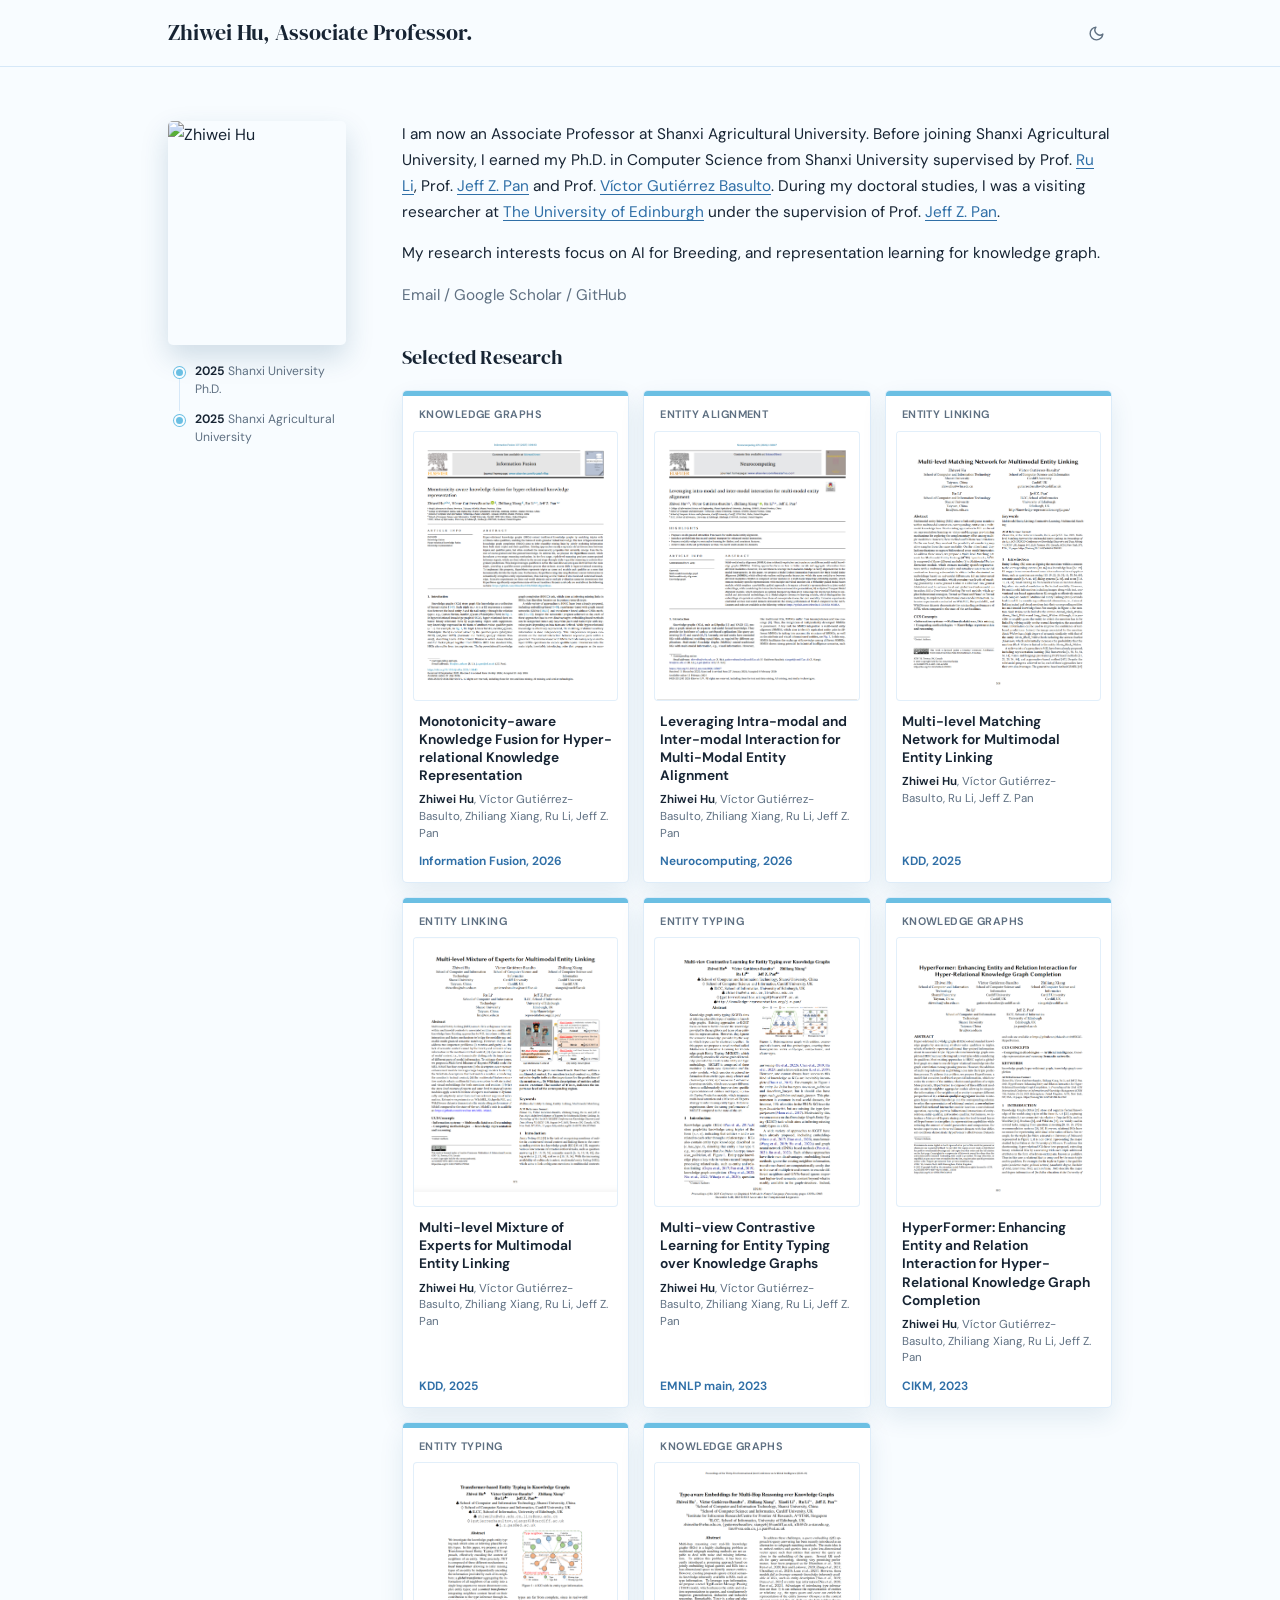
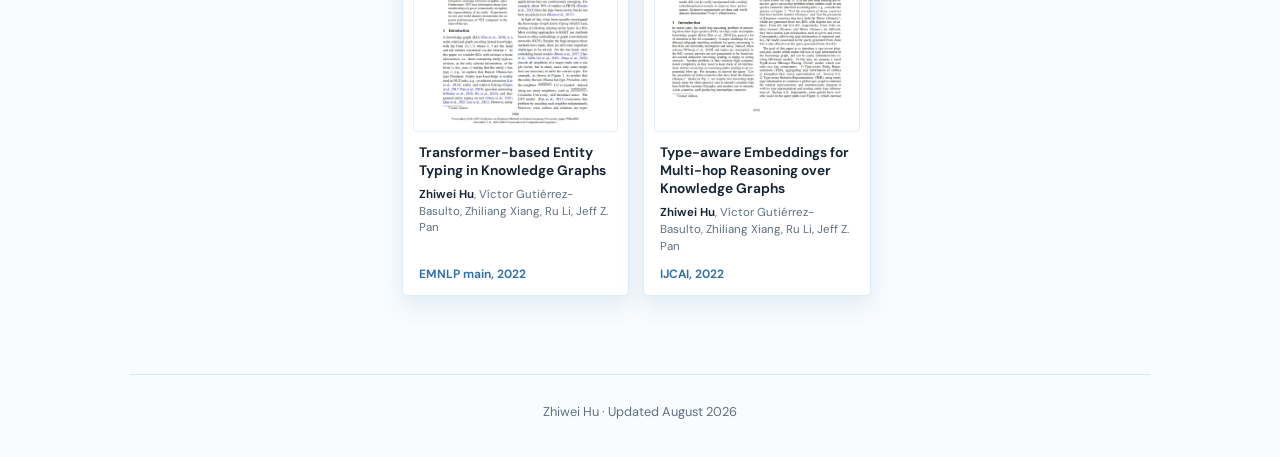
==== index.html @ de27775c "Update index.html" ====
<!DOCTYPE html>
<html lang="en">
<head>
  <meta charset="UTF-8">
  <meta name="viewport" content="width=device-width, initial-scale=1.0">
  <title>Zhiwei Hu</title>
  <meta name="author" content="Zhiwei Hu">
  <script>
    (function () {
      var savedTheme = localStorage.getItem("theme");
      var preferredTheme = window.matchMedia("(prefers-color-scheme: dark)").matches ? "dark" : "light";
      document.documentElement.setAttribute("data-theme", savedTheme || preferredTheme);
    })();
  </script>
  <link rel="preconnect" href="https://fonts.googleapis.com">
  <link rel="preconnect" href="https://fonts.gstatic.com" crossorigin>
  <link href="https://fonts.googleapis.com/css2?family=DM+Sans:ital,opsz,wght@0,9..40,300;0,9..40,400;0,9..40,500;0,9..40,650;1,9..40,400&amp;family=DM+Serif+Display:ital@0;1&amp;display=swap" rel="stylesheet">
  <link rel="stylesheet" href="stylesheet.css">
  <link rel="icon" href="data:image/svg+xml,%3Csvg xmlns='http://www.w3.org/2000/svg' viewBox='0 0 100 100'%3E%3Crect width='100' height='100' rx='18' fill='%232f6fa7'/%3E%3Ctext x='50' y='63' text-anchor='middle' font-size='42' font-family='Georgia,serif' fill='%23f3f9ff'%3EYF%3C/text%3E%3C/svg%3E">
</head>
<body>
  <header class="site-header">
    <nav class="topbar" aria-label="Primary">
      <a class="site-name" href="#">Zhiwei Hu, Associate Professor.</a>
      <button id="theme-toggle" class="theme-toggle" type="button" aria-label="Toggle dark mode">
        <svg class="icon icon-sun" xmlns="http://www.w3.org/2000/svg" viewBox="0 0 24 24" fill="none" stroke="currentColor" stroke-width="2" stroke-linecap="round" stroke-linejoin="round" aria-hidden="true"><circle cx="12" cy="12" r="5"></circle><line x1="12" y1="1" x2="12" y2="3"></line><line x1="12" y1="21" x2="12" y2="23"></line><line x1="4.22" y1="4.22" x2="5.64" y2="5.64"></line><line x1="18.36" y1="18.36" x2="19.78" y2="19.78"></line><line x1="1" y1="12" x2="3" y2="12"></line><line x1="21" y1="12" x2="23" y2="12"></line><line x1="4.22" y1="19.78" x2="5.64" y2="18.36"></line><line x1="18.36" y1="5.64" x2="19.78" y2="4.22"></line></svg>
        <svg class="icon icon-moon" xmlns="http://www.w3.org/2000/svg" viewBox="0 0 24 24" fill="none" stroke="currentColor" stroke-width="2" stroke-linecap="round" stroke-linejoin="round" aria-hidden="true"><path d="M21 12.79A9 9 0 1 1 11.21 3 7 7 0 0 0 21 12.79z"></path></svg>
      </button>
    </nav>
  </header>

  <main class="page-shell">
    <section class="home-layout">
      <aside class="profile-rail">
        <img class="portrait" src="images/photo" alt="Zhiwei Hu">

        <div class="rail-content">
          <div class="timeline" aria-label="Career timeline">
            <div class="timeline-item">
              <p><span>2025</span> Shanxi University Ph.D.</p>
            </div>
            <div class="timeline-item">
              <p><span>2025</span> Shanxi Agricultural University</p>
            </div>
          </div>
        </div>
      </aside>

      <div class="home-main">
        <section class="hero-bio">
          <p>
            I am now an Associate Professor at Shanxi Agricultural University. Before joining Shanxi Agricultural University, I earned my Ph.D. in Computer Science from Shanxi University supervised by Prof. <a href="https://www.researchgate.net/scientific-contributions/Ru-Li-14829601?_sg=VXNUDhg-exV6GUMTTzZ3UgEBy0zZa6hRgTd8V_oo4GZ0doGm9wp14Vo_rBLhkms1qfdWlJrEIZquUi0">Ru Li</a>, 
            Prof. <a href="https://knowledge-representation.org/j.z.pan/">Jeff Z. Pan</a> and 
            Prof. <a href="https://scholar.google.com/citations?user=L2eFo5IAAAAJ&hl=zh-CN">Víctor Gutiérrez Basulto</a>. During my doctoral studies, I was a visiting researcher at <a href="https://www.ed.ac.uk/" target="_blank">The University of Edinburgh</a> under the supervision of Prof. <a href="https://knowledge-representation.org/j.z.pan/" target="_blank">Jeff Z. Pan</a>.
          </p>

          <p>
            My research interests focus on AI for Breeding, and representation learning for knowledge graph.
          </p>

          <p class="ext-links">
            <a href="mailto:zhiweihu@whu.edu.cn">Email</a>
            / <a href="https://scholar.google.com/citations?hl=zh-CN&user=R0f81A4AAAAJ">Google Scholar</a>
            / <a href="https://github.com/zhiweihu1103">GitHub</a>
          </p>
        </section>

        <section class="paper-deck" aria-labelledby="research-title">
          <h2 id="research-title">Selected Research</h2>

          <div class="paper-grid" aria-label="Selected papers">
            <a class="paper-sheet" href="https://www.sciencedirect.com/science/article/pii/S1566253526005191">
              <span class="paper-area">Knowledge Graphs</span>
              <span class="paper-preview">
                <img src="images/HyperMono.png" alt="First page of the HyperMono paper">
              </span>
              <h3>Monotonicity-aware Knowledge Fusion for Hyper-relational Knowledge Representation</h3>
              <p><strong>Zhiwei Hu</strong>, Víctor Gutiérrez-Basulto, Zhiliang Xiang, Ru Li, Jeff Z. Pan</p>
              <span class="paper-venue">Information Fusion, 2026</span>
            </a>

            <a class="paper-sheet" href="https://www.sciencedirect.com/science/article/pii/S0925231226004145">
              <span class="paper-area">Entity Alignment</span>
              <span class="paper-preview">
                <img src="images/MIMEA.png" alt="First page of the MIMEA paper">
              </span>
              <h3>Leveraging Intra-modal and Inter-modal Interaction for Multi-Modal Entity Alignment</h3>
              <p><strong>Zhiwei Hu</strong>, Víctor Gutiérrez-Basulto, Zhiliang Xiang, Ru Li, Jeff Z. Pan</p>
              <span class="paper-venue">Neurocomputing, 2026</span>
            </a>

            <a class="paper-sheet" href="https://dl.acm.org/doi/pdf/10.1145/3690624.3709306">
              <span class="paper-area">Entity Linking</span>
              <span class="paper-preview">
                <img src="images/M3EL.png" alt="First page of the M3EL paper">
              </span>
              <h3>Multi-level Matching Network for Multimodal Entity Linking</h3>
              <p><strong>Zhiwei Hu</strong>, Víctor Gutiérrez-Basulto, Ru Li, Jeff Z. Pan</p>
              <span class="paper-venue">KDD, 2025</span>
            </a>

            <a class="paper-sheet" href="https://dl.acm.org/doi/pdf/10.1145/3711896.3737060">
              <span class="paper-area">Entity Linking</span>
              <span class="paper-preview">
                <img src="images/MMoE.png" alt="First page of the MMoE paper">
              </span>
              <h3>Multi-level Mixture of Experts for Multimodal Entity Linking</h3>
              <p><strong>Zhiwei Hu</strong>, Víctor Gutiérrez-Basulto, Zhiliang Xiang, Ru Li, Jeff Z. Pan</p>
              <span class="paper-venue">KDD, 2025</span>
            </a>

            <a class="paper-sheet" href="https://aclanthology.org/2023.emnlp-main.800.pdf">
              <span class="paper-area">Entity Typing</span>
              <span class="paper-preview">
                <img src="images/MCLET.png" alt="First page of the MCLET paper">
              </span>
              <h3>Multi-view Contrastive Learning for Entity Typing over Knowledge Graphs</h3>
              <p><strong>Zhiwei Hu</strong>, Víctor Gutiérrez-Basulto, Zhiliang Xiang, Ru Li, Jeff Z. Pan</p>
              <span class="paper-venue">EMNLP main, 2023</span>
            </a>

            <a class="paper-sheet" href="https://dl.acm.org/doi/abs/10.1145/3583780.3614922">
              <span class="paper-area">Knowledge Graphs</span>
              <span class="paper-preview">
                <img src="images/HyperFormer.png" alt="First page of the HyperFormer paper">
              </span>
              <h3>HyperFormer: Enhancing Entity and Relation Interaction for Hyper-Relational Knowledge Graph Completion</h3>
              <p><strong>Zhiwei Hu</strong>, Víctor Gutiérrez-Basulto, Zhiliang Xiang, Ru Li, Jeff Z. Pan</p>
              <span class="paper-venue">CIKM, 2023</span>
            </a>

            <a class="paper-sheet" href="https://aclanthology.org/2022.emnlp-main.402.pdf">
              <span class="paper-area">Entity Typing</span>
              <span class="paper-preview">
                <img src="images/TET.png" alt="First page of the TET paper">
              </span>
              <h3>Transformer-based Entity Typing in Knowledge Graphs</h3>
              <p><strong>Zhiwei Hu</strong>, Víctor Gutiérrez-Basulto, Zhiliang Xiang, Ru Li, Jeff Z. Pan</p>
              <span class="paper-venue">EMNLP main, 2022</span>
            </a>

            <a class="paper-sheet" href="https://www.ijcai.org/proceedings/2022/0427.pdf">
              <span class="paper-area">Knowledge Graphs</span>
              <span class="paper-preview">
                <img src="images/TEMP.png" alt="First page of the TEMP paper">
              </span>
              <h3>Type-aware Embeddings for Multi-hop Reasoning over Knowledge Graphs</h3>
              <p><strong>Zhiwei Hu</strong>, Víctor Gutiérrez-Basulto, Zhiliang Xiang, Ru Li, Jeff Z. Pan</p>
              <span class="paper-venue">IJCAI, 2022</span>
            </a>
            
          </div>
        </section>
      </div>
    </section>
  </main>

  <footer class="site-footer">
    <p>Zhiwei Hu &middot; Updated August 2026</p>
  </footer>

  <script>
    document.getElementById("theme-toggle").addEventListener("click", function () {
      var current = document.documentElement.getAttribute("data-theme");
      var next = current === "dark" ? "light" : "dark";
      document.documentElement.setAttribute("data-theme", next);
      localStorage.setItem("theme", next);
    });

  </script>
</body>
</html>
---- stylesheet.css ----
*, *::before, *::after {
  box-sizing: border-box;
}

:root {
  --bg: #f8fcff;
  --surface: #ffffff;
  --text: #172433;
  --muted: #5f7082;
  --soft: #d6e8f8;
  --link: #2f6fa7;
  --link-hover: #1687c4;
  --accent: #6bbfe3;
  --accent-soft: #dff3ff;
  --shadow: rgba(24, 78, 119, 0.18);
}

[data-theme="dark"] {
  --bg: #101b27;
  --surface: #162636;
  --text: #e8f4ff;
  --muted: #a9bed2;
  --soft: #2b4358;
  --link: #9bd5ff;
  --link-hover: #73c8ef;
  --accent: #6bbfe3;
  --accent-soft: #16384b;
  --shadow: rgba(0, 0, 0, 0.5);
}

html {
  scroll-behavior: smooth;
}

body {
  margin: 0;
  background: var(--bg);
  color: var(--text);
  font-family: "DM Sans", -apple-system, BlinkMacSystemFont, "Segoe UI", sans-serif;
  font-size: 16px;
  line-height: 1.7;
  -webkit-font-smoothing: antialiased;
}

a {
  color: var(--link);
  text-decoration: underline;
  text-decoration-thickness: 1px;
  text-underline-offset: 3px;
  transition: color 0.18s ease;
}

a:hover {
  color: var(--link-hover);
}

.site-header {
  position: sticky;
  top: 0;
  z-index: 20;
  background: color-mix(in srgb, var(--bg) 92%, transparent);
  border-bottom: 1px solid var(--soft);
  backdrop-filter: blur(12px);
}

.topbar {
  display: flex;
  align-items: center;
  justify-content: space-between;
  width: min(1020px, 100%);
  margin: 0 auto;
  padding: 17px 38px;
}

.site-name {
  color: var(--text);
  font-family: "DM Serif Display", Georgia, serif;
  font-size: 1.36rem;
  line-height: 1;
  text-decoration: none;
}

.site-name:hover {
  color: var(--text);
  text-decoration: none;
}

.theme-toggle {
  display: inline-flex;
  align-items: center;
  justify-content: center;
  width: 32px;
  height: 32px;
  padding: 0;
  color: var(--muted);
  background: transparent;
  border: 0;
  border-radius: 7px;
  cursor: pointer;
  transition: background 0.18s ease, color 0.18s ease;
}

.theme-toggle:hover {
  color: var(--text);
  background: color-mix(in srgb, var(--soft) 55%, transparent);
}

.icon {
  width: 17px;
  height: 17px;
}

.icon-sun {
  display: none;
}

.icon-moon {
  display: block;
}

[data-theme="dark"] .icon-sun {
  display: block;
}

[data-theme="dark"] .icon-moon {
  display: none;
}

.page-shell {
  width: min(1020px, 100%);
  margin: 0 auto;
  padding: 54px 38px 78px;
}

.home-layout {
  display: flex;
  align-items: flex-start;
  gap: 56px;
}

.profile-rail {
  flex: 0 0 178px;
}

.portrait {
  display: block;
  width: 178px;
  height: 224px;
  object-fit: cover;
  object-position: center top;
  border-radius: 5px;
  box-shadow: 0 12px 28px var(--shadow);
}

.timeline {
  margin-top: 18px;
  padding-left: 6px;
}

.timeline-item {
  position: relative;
  display: flex;
  align-items: flex-start;
  gap: 0;
  padding-left: 21px;
  padding-bottom: 13px;
}

.timeline-item::before {
  position: absolute;
  top: 9px;
  bottom: 0;
  left: 5px;
  width: 1px;
  background: var(--soft);
  content: "";
}

.timeline-item:last-child {
  padding-bottom: 0;
}

.timeline-item:last-child::before {
  display: none;
}

.timeline-item::after {
  position: absolute;
  z-index: 1;
  top: 4px;
  left: 0;
  width: 11px;
  height: 11px;
  border: 2px solid var(--bg);
  border-radius: 50%;
  background: var(--accent);
  box-shadow: 0 0 0 1px var(--accent);
  content: "";
}

.timeline-item p {
  margin: 0;
  color: var(--muted);
  font-size: 0.76rem;
  line-height: 1.45;
}

.timeline-item span {
  color: var(--text);
  font-weight: 650;
}

.home-main {
  flex: 1;
  min-width: 0;
}

.hero-bio p {
  max-width: 760px;
  margin: 0 0 15px;
  font-size: 0.96rem;
}

.ext-links {
  color: var(--muted);
  font-size: 0.9rem;
}

.ext-links a {
  color: var(--muted);
  text-decoration: none;
}

.ext-links a:hover {
  color: var(--link);
  text-decoration: underline;
}

.paper-deck {
  margin-top: 32px;
}

.paper-deck h2 {
  margin: 0;
  color: var(--text);
  font-family: "DM Serif Display", Georgia, serif;
  font-size: 1.28rem;
  font-weight: 400;
  letter-spacing: 0;
}

.paper-grid {
  display: grid;
  grid-template-columns: repeat(3, minmax(0, 1fr));
  gap: 14px;
  margin-top: 16px;
}

.paper-sheet {
  position: relative;
  display: flex;
  flex-direction: column;
  min-height: 0;
  padding: 10px 10px 12px;
  overflow: hidden;
  color: var(--text);
  background: var(--surface);
  border: 1px solid color-mix(in srgb, var(--soft) 82%, transparent);
  border-radius: 5px;
  box-shadow: 0 10px 24px color-mix(in srgb, var(--shadow) 55%, transparent);
  text-decoration: none;
  transition: border-color 0.18s ease, box-shadow 0.18s ease, transform 0.18s ease;
}

.paper-sheet::before {
  position: absolute;
  top: 0;
  right: 0;
  left: 0;
  height: 5px;
  background: var(--accent);
  content: "";
}

.paper-sheet:hover,
.paper-sheet:focus-visible {
  color: var(--text);
  border-color: color-mix(in srgb, var(--accent) 68%, var(--soft));
  box-shadow: 0 16px 30px color-mix(in srgb, var(--shadow) 76%, transparent);
  outline: none;
  transform: translateY(-3px);
}

.paper-sheet-featured {
  border-color: color-mix(in srgb, var(--accent) 72%, var(--soft));
}

.paper-area {
  margin: 7px 6px 9px;
  color: var(--muted);
  font-size: 0.68rem;
  font-weight: 650;
  letter-spacing: 0.04em;
  line-height: 1.2;
  text-transform: uppercase;
}

.paper-preview {
  display: block;
  width: 100%;
  aspect-ratio: 0.76;
  overflow: hidden;
  background: #fff;
  border: 1px solid color-mix(in srgb, var(--soft) 70%, transparent);
  border-radius: 4px;
}

.paper-preview img {
  display: block;
  width: 100%;
  height: 100%;
  object-fit: contain;
  object-position: top center;
}

.paper-sheet h3 {
  margin: 11px 6px 0;
  color: var(--text);
  font-size: 0.86rem;
  font-weight: 650;
  line-height: 1.32;
  overflow-wrap: anywhere;
}

.paper-sheet p {
  display: -webkit-box;
  margin: 8px 6px 12px;
  overflow: hidden;
  -webkit-box-orient: vertical;
  -webkit-line-clamp: 3;
  color: var(--muted);
  font-size: 0.72rem;
  line-height: 1.45;
}

.paper-sheet strong {
  color: var(--text);
  font-weight: 650;
}

.paper-venue {
  display: block;
  margin-top: auto;
  padding: 0 6px;
  color: var(--link);
  font-size: 0.75rem;
  font-weight: 650;
  line-height: 1.3;
}

.paper-links {
  margin: 14px 0 0;
  color: var(--muted);
  font-size: 0.82rem;
  line-height: 1.45;
}

.site-footer {
  width: min(1020px, 100%);
  margin: 0 auto;
  padding: 26px 38px 34px;
  border-top: 1px solid var(--soft);
  color: var(--muted);
  text-align: center;
}

.site-footer p {
  margin: 0;
  font-size: 0.8rem;
}

@media (max-width: 920px) {
  .paper-grid {
    grid-template-columns: repeat(2, minmax(0, 1fr));
  }
}

@media (max-width: 760px) {
  .topbar {
    padding: 14px 18px;
  }

  .page-shell {
    padding: 34px 18px 58px;
  }

  .home-layout {
    flex-direction: column;
    gap: 23px;
  }

  .profile-rail {
    display: grid;
    grid-template-columns: minmax(118px, 42%) 1fr;
    gap: 18px;
    width: 100%;
  }

  .portrait {
    width: 100%;
    max-width: 178px;
    height: auto;
    aspect-ratio: 4 / 5;
    justify-self: center;
  }

  .timeline {
    margin-top: 2px;
  }

  .hero-bio p {
    font-size: 0.94rem;
    overflow-wrap: break-word;
  }

  .paper-grid {
    grid-template-columns: 1fr;
  }

}

@media (max-width: 420px) {
  .profile-rail {
    grid-template-columns: 44% 1fr;
    gap: 14px;
  }

  .timeline-item p {
    font-size: 0.72rem;
  }
}
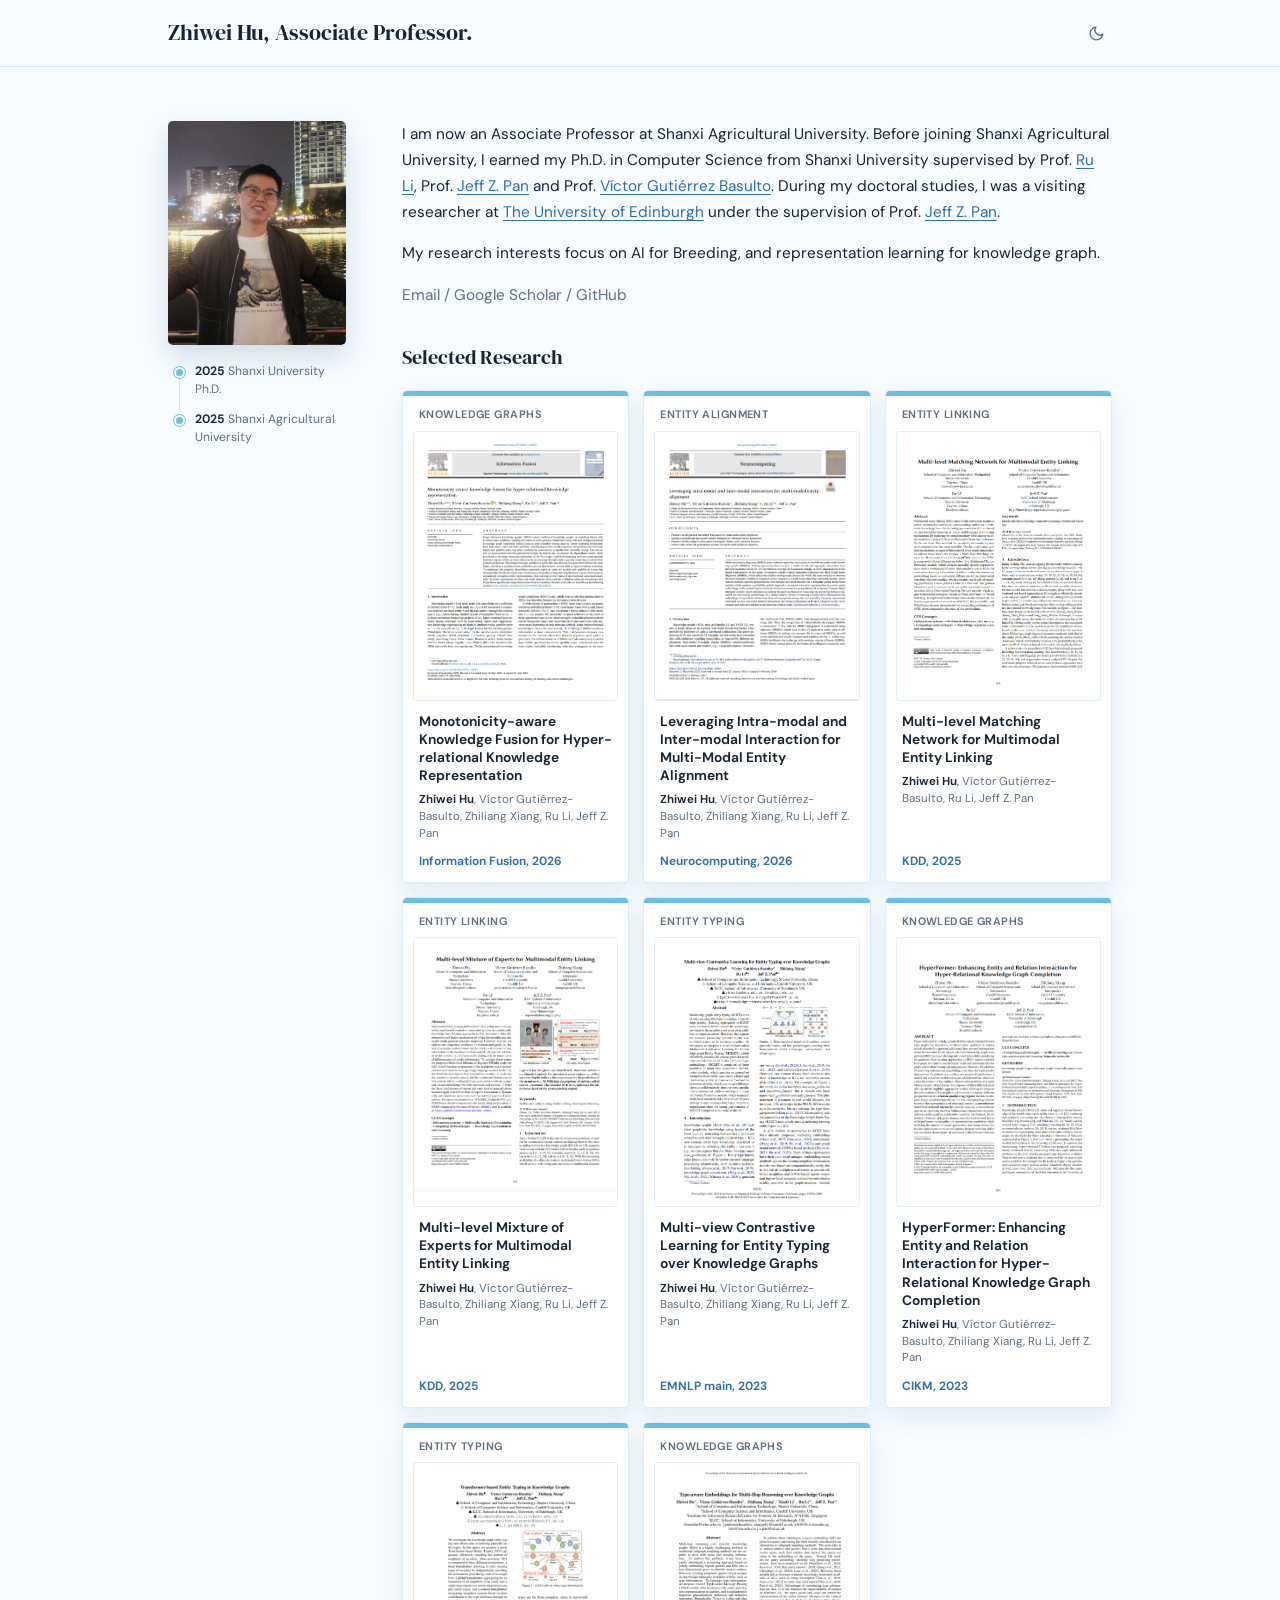
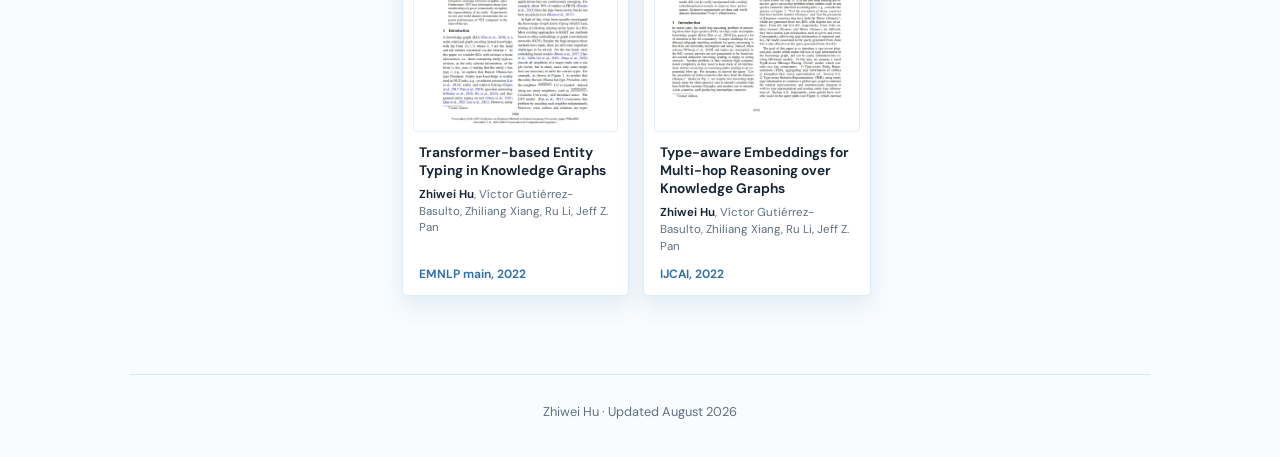
==== commit 81b3c585: "Update index.html" ====
--- a/index.html
+++ b/index.html
@@ -32,7 +32,7 @@
   <main class="page-shell">
     <section class="home-layout">
       <aside class="profile-rail">
-        <img class="portrait" src="images/photo" alt="Zhiwei Hu">
+        <img class="portrait" src="images/photo.jpg" alt="Zhiwei Hu">
 
         <div class="rail-content">
           <div class="timeline" aria-label="Career timeline">
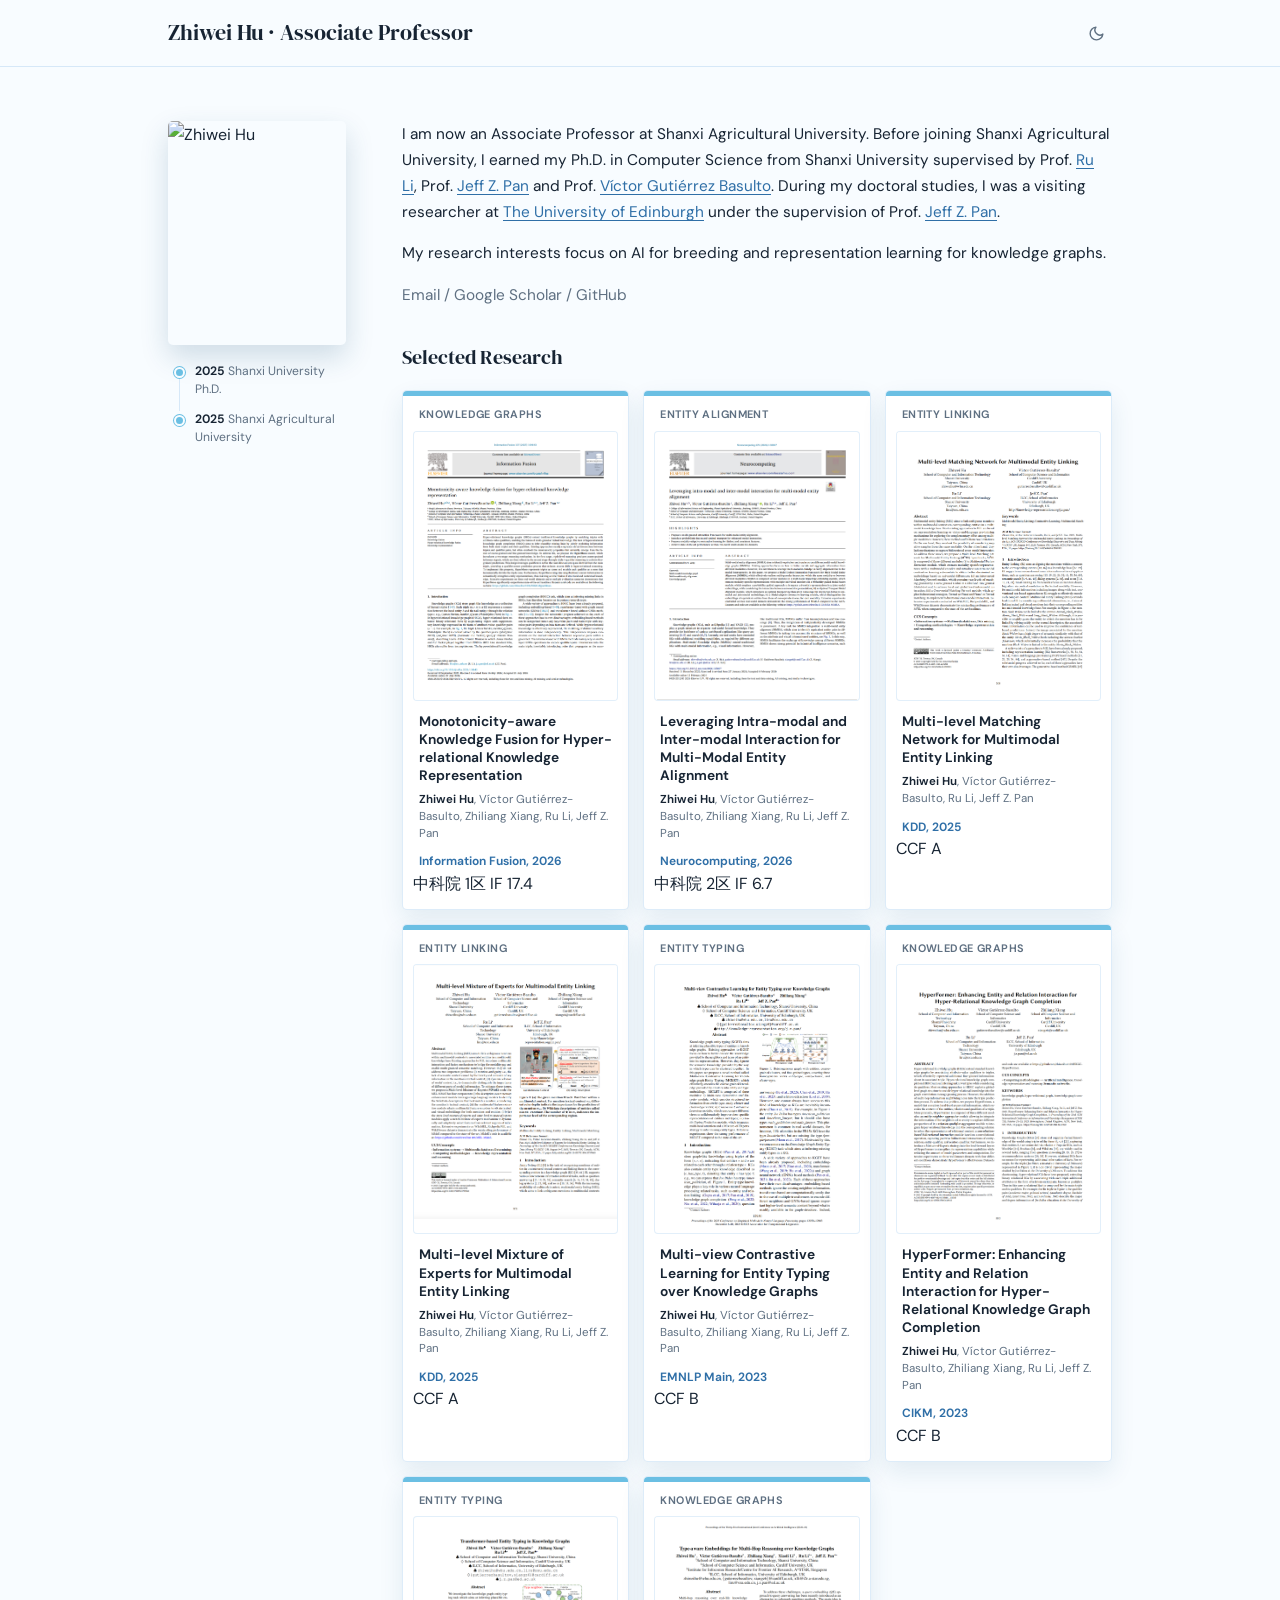
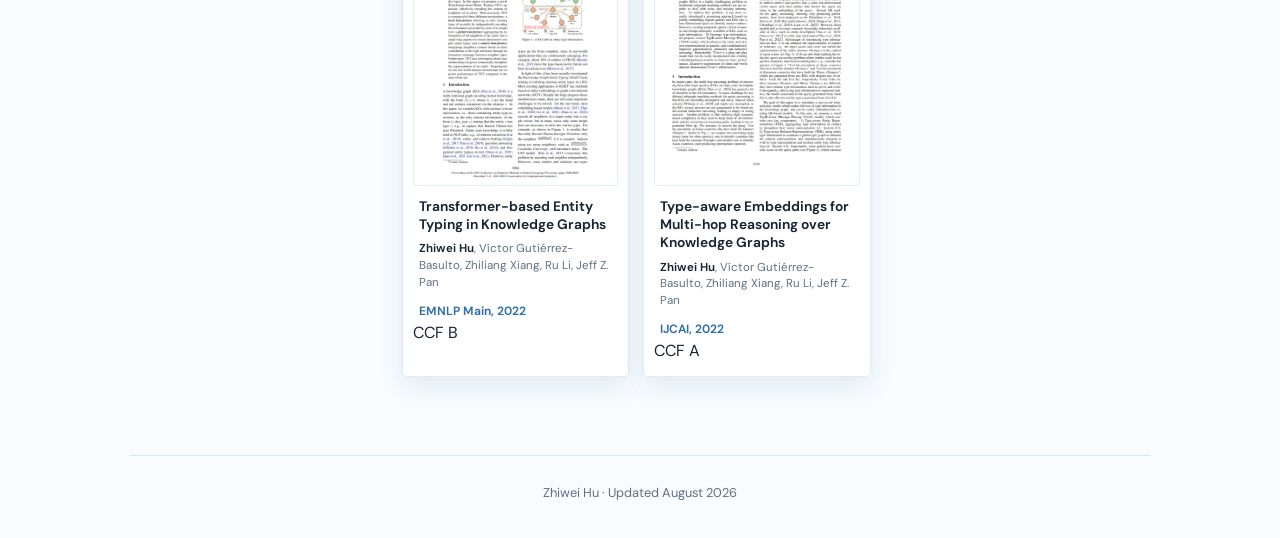
==== commit 4e1e4b54: "Update index.html" ====
--- a/index.html
+++ b/index.html
@@ -3,7 +3,7 @@
 <head>
   <meta charset="UTF-8">
   <meta name="viewport" content="width=device-width, initial-scale=1.0">
-  <title>Zhiwei Hu</title>
+  <title>Zhiwei Hu · Associate Professor</title>
   <meta name="author" content="Zhiwei Hu">
   <script>
     (function () {
@@ -21,7 +21,7 @@
 <body>
   <header class="site-header">
     <nav class="topbar" aria-label="Primary">
-      <a class="site-name" href="#">Zhiwei Hu, Associate Professor.</a>
+      <a class="site-name" href="#">Zhiwei Hu <span class="site-role">· Associate Professor</span></a>
       <button id="theme-toggle" class="theme-toggle" type="button" aria-label="Toggle dark mode">
         <svg class="icon icon-sun" xmlns="http://www.w3.org/2000/svg" viewBox="0 0 24 24" fill="none" stroke="currentColor" stroke-width="2" stroke-linecap="round" stroke-linejoin="round" aria-hidden="true"><circle cx="12" cy="12" r="5"></circle><line x1="12" y1="1" x2="12" y2="3"></line><line x1="12" y1="21" x2="12" y2="23"></line><line x1="4.22" y1="4.22" x2="5.64" y2="5.64"></line><line x1="18.36" y1="18.36" x2="19.78" y2="19.78"></line><line x1="1" y1="12" x2="3" y2="12"></line><line x1="21" y1="12" x2="23" y2="12"></line><line x1="4.22" y1="19.78" x2="5.64" y2="18.36"></line><line x1="18.36" y1="5.64" x2="19.78" y2="4.22"></line></svg>
         <svg class="icon icon-moon" xmlns="http://www.w3.org/2000/svg" viewBox="0 0 24 24" fill="none" stroke="currentColor" stroke-width="2" stroke-linecap="round" stroke-linejoin="round" aria-hidden="true"><path d="M21 12.79A9 9 0 1 1 11.21 3 7 7 0 0 0 21 12.79z"></path></svg>
@@ -32,7 +32,7 @@
   <main class="page-shell">
     <section class="home-layout">
       <aside class="profile-rail">
-        <img class="portrait" src="images/photo.jpg" alt="Zhiwei Hu">
+        <img class="portrait" src="images/zhiweihu" alt="Zhiwei Hu">
 
         <div class="rail-content">
           <div class="timeline" aria-label="Career timeline">
@@ -55,13 +55,13 @@
           </p>
 
           <p>
-            My research interests focus on AI for Breeding, and representation learning for knowledge graph.
+            My research interests focus on AI for breeding and representation learning for knowledge graphs.
           </p>
 
           <p class="ext-links">
             <a href="mailto:zhiweihu@whu.edu.cn">Email</a>
-            / <a href="https://scholar.google.com/citations?hl=zh-CN&user=R0f81A4AAAAJ">Google Scholar</a>
-            / <a href="https://github.com/zhiweihu1103">GitHub</a>
+            / <a href="https://scholar.google.com/citations?hl=zh-CN&user=R0f81A4AAAAJ" target="_blank" rel="noopener noreferrer">Google Scholar</a>
+            / <a href="https://github.com/zhiweihu1103" target="_blank" rel="noopener noreferrer">GitHub</a>
           </p>
         </section>
 
@@ -69,84 +69,134 @@
           <h2 id="research-title">Selected Research</h2>
 
           <div class="paper-grid" aria-label="Selected papers">
-            <a class="paper-sheet" href="https://www.sciencedirect.com/science/article/pii/S1566253526005191">
+            <a class="paper-sheet" target="_blank" rel="noopener noreferrer" href="https://www.sciencedirect.com/science/article/pii/S1566253526005191">
               <span class="paper-area">Knowledge Graphs</span>
               <span class="paper-preview">
-                <img src="images/HyperMono.png" alt="First page of the HyperMono paper">
+                <img loading="lazy" decoding="async" src="images/HyperMono.png" alt="First page of the HyperMono paper">
               </span>
               <h3>Monotonicity-aware Knowledge Fusion for Hyper-relational Knowledge Representation</h3>
               <p><strong>Zhiwei Hu</strong>, Víctor Gutiérrez-Basulto, Zhiliang Xiang, Ru Li, Jeff Z. Pan</p>
-              <span class="paper-venue">Information Fusion, 2026</span>
-            </a>
-
-            <a class="paper-sheet" href="https://www.sciencedirect.com/science/article/pii/S0925231226004145">
+              <!-- Publication metric badges: edit the values below when rankings/IF are updated. -->
+              <span class="paper-footer">
+                <span class="paper-venue">Information Fusion, 2026</span>
+                <span class="paper-metrics" aria-label="Journal metrics">
+                  <span class="metric-badge">中科院 1区</span>
+                  <span class="metric-badge metric-badge-strong">IF 17.4</span>
+                </span>
+              </span>
+            </a>
+
+            <a class="paper-sheet" target="_blank" rel="noopener noreferrer" href="https://www.sciencedirect.com/science/article/pii/S0925231226004145">
               <span class="paper-area">Entity Alignment</span>
               <span class="paper-preview">
-                <img src="images/MIMEA.png" alt="First page of the MIMEA paper">
+                <img loading="lazy" decoding="async" src="images/MIMEA.png" alt="First page of the MIMEA paper">
               </span>
               <h3>Leveraging Intra-modal and Inter-modal Interaction for Multi-Modal Entity Alignment</h3>
               <p><strong>Zhiwei Hu</strong>, Víctor Gutiérrez-Basulto, Zhiliang Xiang, Ru Li, Jeff Z. Pan</p>
-              <span class="paper-venue">Neurocomputing, 2026</span>
-            </a>
-
-            <a class="paper-sheet" href="https://dl.acm.org/doi/pdf/10.1145/3690624.3709306">
+              <!-- Publication metric badges: edit the values below when rankings/IF are updated. -->
+              <span class="paper-footer">
+                <span class="paper-venue">Neurocomputing, 2026</span>
+                <span class="paper-metrics" aria-label="Journal metrics">
+                  <span class="metric-badge">中科院 2区</span>
+                  <span class="metric-badge metric-badge-strong">IF 6.7</span>
+                </span>
+              </span>
+            </a>
+
+            <a class="paper-sheet" target="_blank" rel="noopener noreferrer" href="https://dl.acm.org/doi/pdf/10.1145/3690624.3709306">
               <span class="paper-area">Entity Linking</span>
               <span class="paper-preview">
-                <img src="images/M3EL.png" alt="First page of the M3EL paper">
+                <img loading="lazy" decoding="async" src="images/M3EL.png" alt="First page of the M3EL paper">
               </span>
               <h3>Multi-level Matching Network for Multimodal Entity Linking</h3>
               <p><strong>Zhiwei Hu</strong>, Víctor Gutiérrez-Basulto, Ru Li, Jeff Z. Pan</p>
-              <span class="paper-venue">KDD, 2025</span>
-            </a>
-
-            <a class="paper-sheet" href="https://dl.acm.org/doi/pdf/10.1145/3711896.3737060">
+              <!-- Publication metric badges: edit the values below when rankings/IF are updated. -->
+              <span class="paper-footer">
+                <span class="paper-venue">KDD, 2025</span>
+                <span class="paper-metrics" aria-label="Conference ranking">
+                  <span class="metric-badge metric-badge-strong">CCF A</span>
+                </span>
+              </span>
+            </a>
+
+            <a class="paper-sheet" target="_blank" rel="noopener noreferrer" href="https://dl.acm.org/doi/pdf/10.1145/3711896.3737060">
               <span class="paper-area">Entity Linking</span>
               <span class="paper-preview">
-                <img src="images/MMoE.png" alt="First page of the MMoE paper">
+                <img loading="lazy" decoding="async" src="images/MMoE.png" alt="First page of the MMoE paper">
               </span>
               <h3>Multi-level Mixture of Experts for Multimodal Entity Linking</h3>
               <p><strong>Zhiwei Hu</strong>, Víctor Gutiérrez-Basulto, Zhiliang Xiang, Ru Li, Jeff Z. Pan</p>
-              <span class="paper-venue">KDD, 2025</span>
-            </a>
-
-            <a class="paper-sheet" href="https://aclanthology.org/2023.emnlp-main.800.pdf">
+              <!-- Publication metric badges: edit the values below when rankings/IF are updated. -->
+              <span class="paper-footer">
+                <span class="paper-venue">KDD, 2025</span>
+                <span class="paper-metrics" aria-label="Conference ranking">
+                  <span class="metric-badge metric-badge-strong">CCF A</span>
+                </span>
+              </span>
+            </a>
+
+            <a class="paper-sheet" target="_blank" rel="noopener noreferrer" href="https://aclanthology.org/2023.emnlp-main.800.pdf">
               <span class="paper-area">Entity Typing</span>
               <span class="paper-preview">
-                <img src="images/MCLET.png" alt="First page of the MCLET paper">
+                <img loading="lazy" decoding="async" src="images/MCLET.png" alt="First page of the MCLET paper">
               </span>
               <h3>Multi-view Contrastive Learning for Entity Typing over Knowledge Graphs</h3>
               <p><strong>Zhiwei Hu</strong>, Víctor Gutiérrez-Basulto, Zhiliang Xiang, Ru Li, Jeff Z. Pan</p>
-              <span class="paper-venue">EMNLP main, 2023</span>
-            </a>
-
-            <a class="paper-sheet" href="https://dl.acm.org/doi/abs/10.1145/3583780.3614922">
+              <!-- Publication metric badges: edit the values below when rankings/IF are updated. -->
+              <span class="paper-footer">
+                <span class="paper-venue">EMNLP Main, 2023</span>
+                <span class="paper-metrics" aria-label="Conference ranking">
+                  <span class="metric-badge">CCF B</span>
+                </span>
+              </span>
+            </a>
+
+            <a class="paper-sheet" target="_blank" rel="noopener noreferrer" href="https://dl.acm.org/doi/abs/10.1145/3583780.3614922">
               <span class="paper-area">Knowledge Graphs</span>
               <span class="paper-preview">
-                <img src="images/HyperFormer.png" alt="First page of the HyperFormer paper">
+                <img loading="lazy" decoding="async" src="images/HyperFormer.png" alt="First page of the HyperFormer paper">
               </span>
               <h3>HyperFormer: Enhancing Entity and Relation Interaction for Hyper-Relational Knowledge Graph Completion</h3>
               <p><strong>Zhiwei Hu</strong>, Víctor Gutiérrez-Basulto, Zhiliang Xiang, Ru Li, Jeff Z. Pan</p>
-              <span class="paper-venue">CIKM, 2023</span>
-            </a>
-
-            <a class="paper-sheet" href="https://aclanthology.org/2022.emnlp-main.402.pdf">
+              <!-- Publication metric badges: edit the values below when rankings/IF are updated. -->
+              <span class="paper-footer">
+                <span class="paper-venue">CIKM, 2023</span>
+                <span class="paper-metrics" aria-label="Conference ranking">
+                  <span class="metric-badge">CCF B</span>
+                </span>
+              </span>
+            </a>
+
+            <a class="paper-sheet" target="_blank" rel="noopener noreferrer" href="https://aclanthology.org/2022.emnlp-main.402.pdf">
               <span class="paper-area">Entity Typing</span>
               <span class="paper-preview">
-                <img src="images/TET.png" alt="First page of the TET paper">
+                <img loading="lazy" decoding="async" src="images/TET.png" alt="First page of the TET paper">
               </span>
               <h3>Transformer-based Entity Typing in Knowledge Graphs</h3>
               <p><strong>Zhiwei Hu</strong>, Víctor Gutiérrez-Basulto, Zhiliang Xiang, Ru Li, Jeff Z. Pan</p>
-              <span class="paper-venue">EMNLP main, 2022</span>
-            </a>
-
-            <a class="paper-sheet" href="https://www.ijcai.org/proceedings/2022/0427.pdf">
+              <!-- Publication metric badges: edit the values below when rankings/IF are updated. -->
+              <span class="paper-footer">
+                <span class="paper-venue">EMNLP Main, 2022</span>
+                <span class="paper-metrics" aria-label="Conference ranking">
+                  <span class="metric-badge">CCF B</span>
+                </span>
+              </span>
+            </a>
+
+            <a class="paper-sheet" target="_blank" rel="noopener noreferrer" href="https://www.ijcai.org/proceedings/2022/0427.pdf">
               <span class="paper-area">Knowledge Graphs</span>
               <span class="paper-preview">
-                <img src="images/TEMP.png" alt="First page of the TEMP paper">
+                <img loading="lazy" decoding="async" src="images/TEMP.png" alt="First page of the TEMP paper">
               </span>
               <h3>Type-aware Embeddings for Multi-hop Reasoning over Knowledge Graphs</h3>
               <p><strong>Zhiwei Hu</strong>, Víctor Gutiérrez-Basulto, Zhiliang Xiang, Ru Li, Jeff Z. Pan</p>
-              <span class="paper-venue">IJCAI, 2022</span>
+              <!-- Publication metric badges: edit the values below when rankings/IF are updated. -->
+              <span class="paper-footer">
+                <span class="paper-venue">IJCAI, 2022</span>
+                <span class="paper-metrics" aria-label="Conference ranking">
+                  <span class="metric-badge metric-badge-strong">CCF A</span>
+                </span>
+              </span>
             </a>
             
           </div>
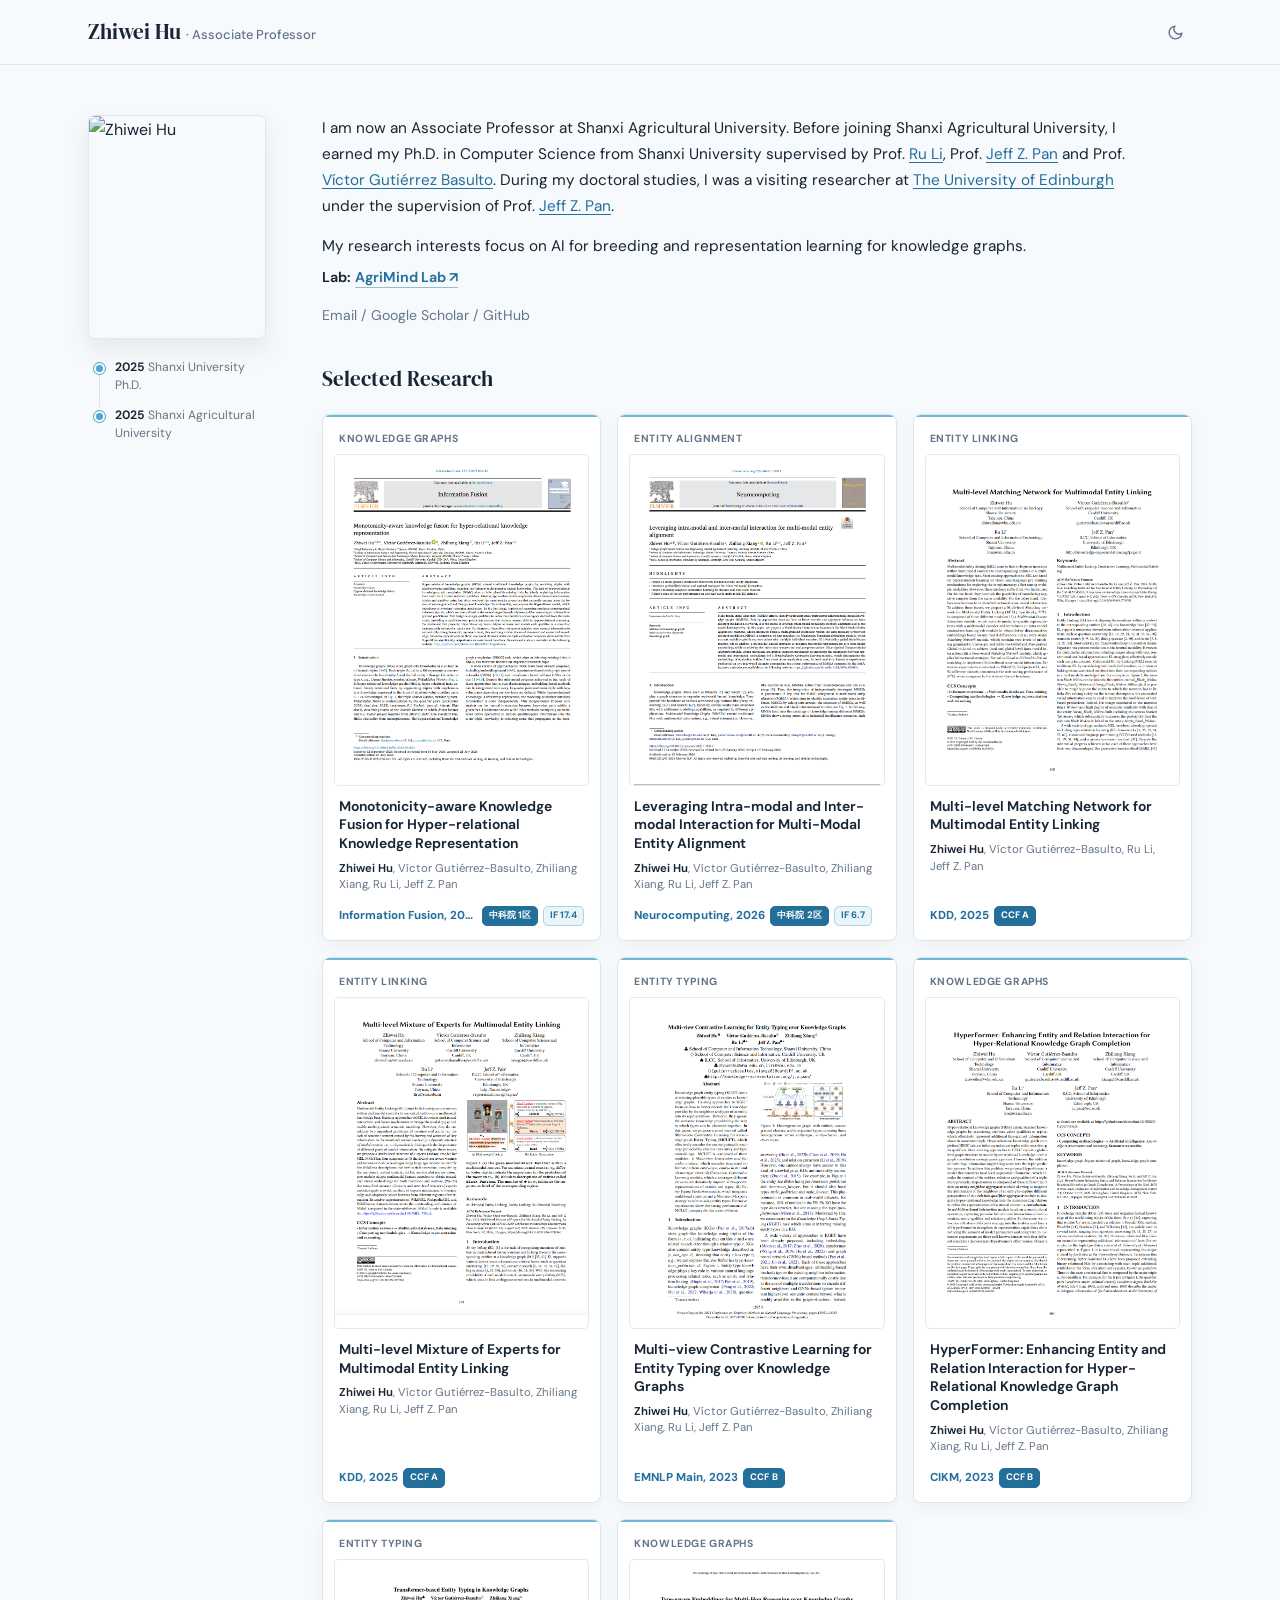
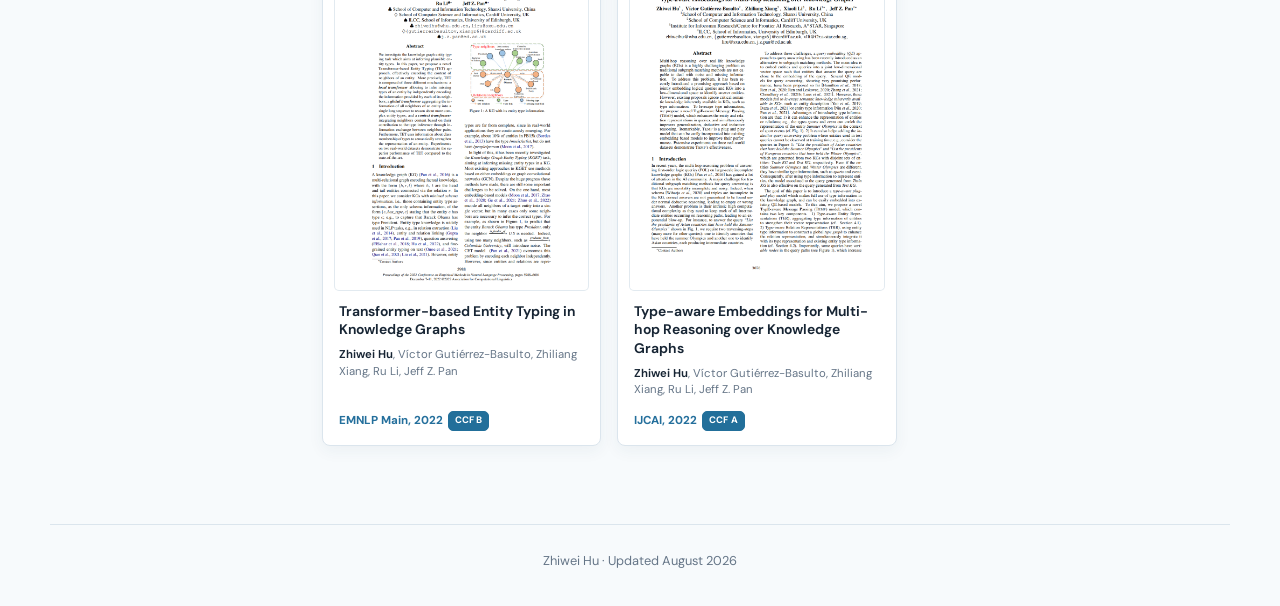
==== commit 8ad23f44: "Update index.html" ====
--- a/index.html
+++ b/index.html
@@ -54,8 +54,12 @@
             Prof. <a href="https://scholar.google.com/citations?user=L2eFo5IAAAAJ&hl=zh-CN">Víctor Gutiérrez Basulto</a>. During my doctoral studies, I was a visiting researcher at <a href="https://www.ed.ac.uk/" target="_blank">The University of Edinburgh</a> under the supervision of Prof. <a href="https://knowledge-representation.org/j.z.pan/" target="_blank">Jeff Z. Pan</a>.
           </p>
 
-          <p>
+          <p class="research-interests">
             My research interests focus on AI for breeding and representation learning for knowledge graphs.
+          </p>
+
+          <p class="lab-homepage">
+            <span>Lab:</span> <a href="https://agrimind-lab.com/" target="_blank" rel="noopener noreferrer">AgriMind Lab <span aria-hidden="true">↗</span></a>
           </p>
 
           <p class="ext-links">
@@ -76,13 +80,10 @@
               </span>
               <h3>Monotonicity-aware Knowledge Fusion for Hyper-relational Knowledge Representation</h3>
               <p><strong>Zhiwei Hu</strong>, Víctor Gutiérrez-Basulto, Zhiliang Xiang, Ru Li, Jeff Z. Pan</p>
-              <!-- Publication metric badges: edit the values below when rankings/IF are updated. -->
-              <span class="paper-footer">
+              <span class="paper-publine" aria-label="Publication venue and journal metrics">
                 <span class="paper-venue">Information Fusion, 2026</span>
-                <span class="paper-metrics" aria-label="Journal metrics">
-                  <span class="metric-badge">中科院 1区</span>
-                  <span class="metric-badge metric-badge-strong">IF 17.4</span>
-                </span>
+                <span class="pub-rank pub-rank-primary">中科院 1区</span>
+                <span class="pub-rank">IF 17.4</span>
               </span>
             </a>
 
@@ -93,13 +94,10 @@
               </span>
               <h3>Leveraging Intra-modal and Inter-modal Interaction for Multi-Modal Entity Alignment</h3>
               <p><strong>Zhiwei Hu</strong>, Víctor Gutiérrez-Basulto, Zhiliang Xiang, Ru Li, Jeff Z. Pan</p>
-              <!-- Publication metric badges: edit the values below when rankings/IF are updated. -->
-              <span class="paper-footer">
+              <span class="paper-publine" aria-label="Publication venue and journal metrics">
                 <span class="paper-venue">Neurocomputing, 2026</span>
-                <span class="paper-metrics" aria-label="Journal metrics">
-                  <span class="metric-badge">中科院 2区</span>
-                  <span class="metric-badge metric-badge-strong">IF 6.7</span>
-                </span>
+                <span class="pub-rank pub-rank-primary">中科院 2区</span>
+                <span class="pub-rank">IF 6.7</span>
               </span>
             </a>
 
@@ -110,12 +108,9 @@
               </span>
               <h3>Multi-level Matching Network for Multimodal Entity Linking</h3>
               <p><strong>Zhiwei Hu</strong>, Víctor Gutiérrez-Basulto, Ru Li, Jeff Z. Pan</p>
-              <!-- Publication metric badges: edit the values below when rankings/IF are updated. -->
-              <span class="paper-footer">
+              <span class="paper-publine" aria-label="Publication venue and conference ranking">
                 <span class="paper-venue">KDD, 2025</span>
-                <span class="paper-metrics" aria-label="Conference ranking">
-                  <span class="metric-badge metric-badge-strong">CCF A</span>
-                </span>
+                <span class="pub-rank pub-rank-primary">CCF A</span>
               </span>
             </a>
 
@@ -126,12 +121,9 @@
               </span>
               <h3>Multi-level Mixture of Experts for Multimodal Entity Linking</h3>
               <p><strong>Zhiwei Hu</strong>, Víctor Gutiérrez-Basulto, Zhiliang Xiang, Ru Li, Jeff Z. Pan</p>
-              <!-- Publication metric badges: edit the values below when rankings/IF are updated. -->
-              <span class="paper-footer">
+              <span class="paper-publine" aria-label="Publication venue and conference ranking">
                 <span class="paper-venue">KDD, 2025</span>
-                <span class="paper-metrics" aria-label="Conference ranking">
-                  <span class="metric-badge metric-badge-strong">CCF A</span>
-                </span>
+                <span class="pub-rank pub-rank-primary">CCF A</span>
               </span>
             </a>
 
@@ -142,12 +134,9 @@
               </span>
               <h3>Multi-view Contrastive Learning for Entity Typing over Knowledge Graphs</h3>
               <p><strong>Zhiwei Hu</strong>, Víctor Gutiérrez-Basulto, Zhiliang Xiang, Ru Li, Jeff Z. Pan</p>
-              <!-- Publication metric badges: edit the values below when rankings/IF are updated. -->
-              <span class="paper-footer">
+              <span class="paper-publine" aria-label="Publication venue and conference ranking">
                 <span class="paper-venue">EMNLP Main, 2023</span>
-                <span class="paper-metrics" aria-label="Conference ranking">
-                  <span class="metric-badge">CCF B</span>
-                </span>
+                <span class="pub-rank pub-rank-primary">CCF B</span>
               </span>
             </a>
 
@@ -158,12 +147,9 @@
               </span>
               <h3>HyperFormer: Enhancing Entity and Relation Interaction for Hyper-Relational Knowledge Graph Completion</h3>
               <p><strong>Zhiwei Hu</strong>, Víctor Gutiérrez-Basulto, Zhiliang Xiang, Ru Li, Jeff Z. Pan</p>
-              <!-- Publication metric badges: edit the values below when rankings/IF are updated. -->
-              <span class="paper-footer">
+              <span class="paper-publine" aria-label="Publication venue and conference ranking">
                 <span class="paper-venue">CIKM, 2023</span>
-                <span class="paper-metrics" aria-label="Conference ranking">
-                  <span class="metric-badge">CCF B</span>
-                </span>
+                <span class="pub-rank pub-rank-primary">CCF B</span>
               </span>
             </a>
 
@@ -174,12 +160,9 @@
               </span>
               <h3>Transformer-based Entity Typing in Knowledge Graphs</h3>
               <p><strong>Zhiwei Hu</strong>, Víctor Gutiérrez-Basulto, Zhiliang Xiang, Ru Li, Jeff Z. Pan</p>
-              <!-- Publication metric badges: edit the values below when rankings/IF are updated. -->
-              <span class="paper-footer">
+              <span class="paper-publine" aria-label="Publication venue and conference ranking">
                 <span class="paper-venue">EMNLP Main, 2022</span>
-                <span class="paper-metrics" aria-label="Conference ranking">
-                  <span class="metric-badge">CCF B</span>
-                </span>
+                <span class="pub-rank pub-rank-primary">CCF B</span>
               </span>
             </a>
 
@@ -190,12 +173,9 @@
               </span>
               <h3>Type-aware Embeddings for Multi-hop Reasoning over Knowledge Graphs</h3>
               <p><strong>Zhiwei Hu</strong>, Víctor Gutiérrez-Basulto, Zhiliang Xiang, Ru Li, Jeff Z. Pan</p>
-              <!-- Publication metric badges: edit the values below when rankings/IF are updated. -->
-              <span class="paper-footer">
+              <span class="paper-publine" aria-label="Publication venue and conference ranking">
                 <span class="paper-venue">IJCAI, 2022</span>
-                <span class="paper-metrics" aria-label="Conference ranking">
-                  <span class="metric-badge metric-badge-strong">CCF A</span>
-                </span>
+                <span class="pub-rank pub-rank-primary">CCF A</span>
               </span>
             </a>
             
--- a/stylesheet.css
+++ b/stylesheet.css
@@ -3,29 +3,33 @@
 }
 
 :root {
-  --bg: #f8fcff;
+  --bg: #f7fafc;
   --surface: #ffffff;
-  --text: #172433;
-  --muted: #5f7082;
-  --soft: #d6e8f8;
-  --link: #2f6fa7;
-  --link-hover: #1687c4;
-  --accent: #6bbfe3;
-  --accent-soft: #dff3ff;
-  --shadow: rgba(24, 78, 119, 0.18);
+  --text: #172534;
+  --muted: #657587;
+  --line: #dbe5ed;
+  --link: #246f9c;
+  --link-hover: #1685bd;
+  --accent: #4ea8cf;
+  --accent-deep: #226f9a;
+  --accent-soft: #edf7fb;
+  --rank-bg: #eaf5fa;
+  --shadow: rgba(30, 67, 96, 0.10);
 }
 
 [data-theme="dark"] {
-  --bg: #101b27;
-  --surface: #162636;
-  --text: #e8f4ff;
-  --muted: #a9bed2;
-  --soft: #2b4358;
-  --link: #9bd5ff;
-  --link-hover: #73c8ef;
-  --accent: #6bbfe3;
-  --accent-soft: #16384b;
-  --shadow: rgba(0, 0, 0, 0.5);
+  --bg: #101a24;
+  --surface: #162432;
+  --text: #eaf3f9;
+  --muted: #a9bac8;
+  --line: #2b4254;
+  --link: #94d1f1;
+  --link-hover: #6ec6ec;
+  --accent: #66b9de;
+  --accent-deep: #8fd2ef;
+  --accent-soft: #17394a;
+  --rank-bg: #1b4052;
+  --shadow: rgba(0, 0, 0, 0.30);
 }
 
 html {
@@ -40,6 +44,7 @@
   font-size: 16px;
   line-height: 1.7;
   -webkit-font-smoothing: antialiased;
+  text-rendering: optimizeLegibility;
 }
 
 a {
@@ -58,51 +63,67 @@
   position: sticky;
   top: 0;
   z-index: 20;
-  background: color-mix(in srgb, var(--bg) 92%, transparent);
-  border-bottom: 1px solid var(--soft);
-  backdrop-filter: blur(12px);
+  background: color-mix(in srgb, var(--bg) 91%, transparent);
+  border-bottom: 1px solid color-mix(in srgb, var(--line) 88%, transparent);
+  backdrop-filter: blur(14px);
+  -webkit-backdrop-filter: blur(14px);
 }
 
 .topbar {
   display: flex;
   align-items: center;
   justify-content: space-between;
-  width: min(1020px, 100%);
+  width: min(1180px, 100%);
   margin: 0 auto;
-  padding: 17px 38px;
+  padding: 15px 38px;
 }
 
 .site-name {
   color: var(--text);
   font-family: "DM Serif Display", Georgia, serif;
-  font-size: 1.36rem;
-  line-height: 1;
+  font-size: 1.32rem;
+  line-height: 1.1;
   text-decoration: none;
 }
 
 .site-name:hover {
   color: var(--text);
   text-decoration: none;
+}
+
+.site-role {
+  color: var(--muted);
+  font-family: "DM Sans", -apple-system, BlinkMacSystemFont, "Segoe UI", sans-serif;
+  font-size: 0.81rem;
+  font-weight: 500;
 }
 
 .theme-toggle {
   display: inline-flex;
+  flex: 0 0 auto;
   align-items: center;
   justify-content: center;
-  width: 32px;
-  height: 32px;
+  width: 34px;
+  height: 34px;
   padding: 0;
   color: var(--muted);
   background: transparent;
   border: 0;
-  border-radius: 7px;
+  border-radius: 8px;
   cursor: pointer;
   transition: background 0.18s ease, color 0.18s ease;
 }
 
 .theme-toggle:hover {
   color: var(--text);
-  background: color-mix(in srgb, var(--soft) 55%, transparent);
+  background: color-mix(in srgb, var(--line) 52%, transparent);
+}
+
+.theme-toggle:focus-visible,
+.paper-sheet:focus-visible,
+a:focus-visible {
+  outline: 2px solid var(--accent);
+  outline-offset: 3px;
 }
 
 .icon {
@@ -110,26 +131,15 @@
   height: 17px;
 }
 
-.icon-sun {
-  display: none;
-}
-
-.icon-moon {
-  display: block;
-}
-
-[data-theme="dark"] .icon-sun {
-  display: block;
-}
-
-[data-theme="dark"] .icon-moon {
-  display: none;
-}
+.icon-sun { display: none; }
+.icon-moon { display: block; }
+[data-theme="dark"] .icon-sun { display: block; }
+[data-theme="dark"] .icon-moon { display: none; }
 
 .page-shell {
-  width: min(1020px, 100%);
+  width: min(1180px, 100%);
   margin: 0 auto;
-  padding: 54px 38px 78px;
+  padding: 50px 38px 78px;
 }
 
 .home-layout {
@@ -148,12 +158,13 @@
   height: 224px;
   object-fit: cover;
   object-position: center top;
-  border-radius: 5px;
-  box-shadow: 0 12px 28px var(--shadow);
+  border: 1px solid color-mix(in srgb, var(--line) 88%, transparent);
+  border-radius: 7px;
+  box-shadow: 0 10px 24px var(--shadow);
 }
 
 .timeline {
-  margin-top: 18px;
+  margin-top: 20px;
   padding-left: 6px;
 }
 
@@ -161,7 +172,6 @@
   position: relative;
   display: flex;
   align-items: flex-start;
-  gap: 0;
   padding-left: 21px;
   padding-bottom: 13px;
 }
@@ -172,7 +182,7 @@
   bottom: 0;
   left: 5px;
   width: 1px;
-  background: var(--soft);
+  background: var(--line);
   content: "";
 }
 
@@ -216,14 +226,50 @@
 }
 
 .hero-bio p {
-  max-width: 760px;
-  margin: 0 0 15px;
+  max-width: 820px;
+  margin: 0 0 14px;
   font-size: 0.96rem;
 }
 
+.research-interests {
+  margin-bottom: 5px !important;
+}
+
+.lab-homepage {
+  margin: 0 0 15px !important;
+  color: var(--muted);
+  font-size: 0.89rem !important;
+}
+
+.lab-homepage > span {
+  color: var(--text);
+  font-weight: 650;
+}
+
+.lab-homepage a {
+  position: relative;
+  font-weight: 650;
+  text-decoration: none;
+}
+
+.lab-homepage a::after {
+  position: absolute;
+  right: 0;
+  bottom: -2px;
+  left: 0;
+  height: 1px;
+  background: color-mix(in srgb, var(--link) 45%, transparent);
+  content: "";
+  transition: background 0.18s ease;
+}
+
+.lab-homepage a:hover::after {
+  background: var(--link-hover);
+}
+
 .ext-links {
   color: var(--muted);
-  font-size: 0.9rem;
+  font-size: 0.88rem !important;
 }
 
 .ext-links a {
@@ -237,37 +283,36 @@
 }
 
 .paper-deck {
-  margin-top: 32px;
+  margin-top: 34px;
 }
 
 .paper-deck h2 {
   margin: 0;
   color: var(--text);
   font-family: "DM Serif Display", Georgia, serif;
-  font-size: 1.28rem;
+  font-size: 1.29rem;
   font-weight: 400;
-  letter-spacing: 0;
 }
 
 .paper-grid {
   display: grid;
   grid-template-columns: repeat(3, minmax(0, 1fr));
-  gap: 14px;
-  margin-top: 16px;
+  gap: 16px;
+  margin-top: 17px;
 }
 
 .paper-sheet {
   position: relative;
   display: flex;
   flex-direction: column;
-  min-height: 0;
-  padding: 10px 10px 12px;
+  min-width: 0;
+  padding: 11px 11px 13px;
   overflow: hidden;
   color: var(--text);
   background: var(--surface);
-  border: 1px solid color-mix(in srgb, var(--soft) 82%, transparent);
-  border-radius: 5px;
-  box-shadow: 0 10px 24px color-mix(in srgb, var(--shadow) 55%, transparent);
+  border: 1px solid var(--line);
+  border-radius: 8px;
+  box-shadow: 0 5px 16px color-mix(in srgb, var(--shadow) 55%, transparent);
   text-decoration: none;
   transition: border-color 0.18s ease, box-shadow 0.18s ease, transform 0.18s ease;
 }
@@ -277,30 +322,26 @@
   top: 0;
   right: 0;
   left: 0;
-  height: 5px;
-  background: var(--accent);
+  height: 2px;
+  background: color-mix(in srgb, var(--accent) 82%, transparent);
   content: "";
 }
 
 .paper-sheet:hover,
 .paper-sheet:focus-visible {
   color: var(--text);
-  border-color: color-mix(in srgb, var(--accent) 68%, var(--soft));
-  box-shadow: 0 16px 30px color-mix(in srgb, var(--shadow) 76%, transparent);
+  border-color: color-mix(in srgb, var(--accent) 48%, var(--line));
+  box-shadow: 0 11px 24px color-mix(in srgb, var(--shadow) 72%, transparent);
   outline: none;
-  transform: translateY(-3px);
-}
-
-.paper-sheet-featured {
-  border-color: color-mix(in srgb, var(--accent) 72%, var(--soft));
+  transform: translateY(-2px);
 }
 
 .paper-area {
-  margin: 7px 6px 9px;
-  color: var(--muted);
-  font-size: 0.68rem;
-  font-weight: 650;
-  letter-spacing: 0.04em;
+  margin: 7px 5px 9px;
+  color: var(--muted);
+  font-size: 0.65rem;
+  font-weight: 700;
+  letter-spacing: 0.055em;
   line-height: 1.2;
   text-transform: uppercase;
 }
@@ -308,11 +349,11 @@
 .paper-preview {
   display: block;
   width: 100%;
-  aspect-ratio: 0.76;
+  aspect-ratio: 0.77;
   overflow: hidden;
   background: #fff;
-  border: 1px solid color-mix(in srgb, var(--soft) 70%, transparent);
-  border-radius: 4px;
+  border: 1px solid color-mix(in srgb, var(--line) 80%, transparent);
+  border-radius: 5px;
 }
 
 .paper-preview img {
@@ -324,52 +365,83 @@
 }
 
 .paper-sheet h3 {
-  margin: 11px 6px 0;
-  color: var(--text);
-  font-size: 0.86rem;
+  margin: 11px 5px 0;
+  color: var(--text);
+  font-size: 0.87rem;
   font-weight: 650;
-  line-height: 1.32;
+  line-height: 1.34;
   overflow-wrap: anywhere;
 }
 
 .paper-sheet p {
   display: -webkit-box;
-  margin: 8px 6px 12px;
+  margin: 8px 5px 12px;
   overflow: hidden;
   -webkit-box-orient: vertical;
   -webkit-line-clamp: 3;
   color: var(--muted);
+  font-size: 0.71rem;
+  line-height: 1.46;
+}
+
+.paper-sheet strong {
+  color: var(--text);
+  font-weight: 650;
+}
+
+/* Venue and evaluation information intentionally live on one visual line. */
+.paper-publine {
+  display: flex;
+  align-items: center;
+  gap: 5px;
+  min-width: 0;
+  margin-top: auto;
+  padding: 0 5px 1px;
+  white-space: nowrap;
+}
+
+.paper-venue {
+  min-width: 0;
+  overflow: hidden;
+  color: var(--link);
   font-size: 0.72rem;
-  line-height: 1.45;
-}
-
-.paper-sheet strong {
-  color: var(--text);
-  font-weight: 650;
-}
-
-.paper-venue {
-  display: block;
-  margin-top: auto;
-  padding: 0 6px;
-  color: var(--link);
-  font-size: 0.75rem;
-  font-weight: 650;
-  line-height: 1.3;
-}
-
-.paper-links {
-  margin: 14px 0 0;
-  color: var(--muted);
-  font-size: 0.82rem;
-  line-height: 1.45;
+  font-weight: 750;
+  line-height: 1.25;
+  text-overflow: ellipsis;
+}
+
+.pub-rank {
+  display: inline-flex;
+  flex: 0 0 auto;
+  align-items: center;
+  min-height: 20px;
+  padding: 2px 6px;
+  color: var(--accent-deep);
+  background: var(--rank-bg);
+  border: 1px solid color-mix(in srgb, var(--accent) 30%, var(--line));
+  border-radius: 5px;
+  font-size: 0.59rem;
+  font-weight: 750;
+  letter-spacing: 0.005em;
+  line-height: 1;
+}
+
+.pub-rank-primary {
+  color: #ffffff;
+  background: var(--accent-deep);
+  border-color: var(--accent-deep);
+}
+
+[data-theme="dark"] .pub-rank-primary {
+  color: #0e1b24;
+  background: var(--accent-deep);
 }
 
 .site-footer {
-  width: min(1020px, 100%);
+  width: min(1180px, 100%);
   margin: 0 auto;
-  padding: 26px 38px 34px;
-  border-top: 1px solid var(--soft);
+  padding: 25px 38px 34px;
+  border-top: 1px solid var(--line);
   color: var(--muted);
   text-align: center;
 }
@@ -379,7 +451,11 @@
   font-size: 0.8rem;
 }
 
-@media (max-width: 920px) {
+@media (max-width: 980px) {
+  .home-layout {
+    gap: 40px;
+  }
+
   .paper-grid {
     grid-template-columns: repeat(2, minmax(0, 1fr));
   }
@@ -387,22 +463,23 @@
 
 @media (max-width: 760px) {
   .topbar {
-    padding: 14px 18px;
+    padding: 13px 18px;
   }
 
   .page-shell {
-    padding: 34px 18px 58px;
+    padding: 32px 18px 56px;
   }
 
   .home-layout {
     flex-direction: column;
-    gap: 23px;
+    gap: 24px;
   }
 
   .profile-rail {
     display: grid;
-    grid-template-columns: minmax(118px, 42%) 1fr;
-    gap: 18px;
+    grid-template-columns: minmax(118px, 38%) 1fr;
+    align-items: start;
+    gap: 20px;
     width: 100%;
   }
 
@@ -411,11 +488,11 @@
     max-width: 178px;
     height: auto;
     aspect-ratio: 4 / 5;
-    justify-self: center;
+    justify-self: start;
   }
 
   .timeline {
-    margin-top: 2px;
+    margin-top: 3px;
   }
 
   .hero-bio p {
@@ -423,19 +500,122 @@
     overflow-wrap: break-word;
   }
 
+  .paper-deck {
+    margin-top: 29px;
+  }
+
   .paper-grid {
     grid-template-columns: 1fr;
-  }
-
+    gap: 13px;
+  }
+}
+
+@media (max-width: 560px) {
+  .site-name {
+    font-size: 1.15rem;
+  }
+
+  .site-role {
+    display: block;
+    margin-top: 3px;
+    font-size: 0.69rem;
+  }
+
+  .paper-sheet {
+    display: grid;
+    grid-template-columns: 102px minmax(0, 1fr);
+    grid-template-areas:
+      "area area"
+      "preview title"
+      "preview authors"
+      "preview publine";
+    column-gap: 13px;
+    row-gap: 0;
+    padding: 10px;
+  }
+
+  .paper-area {
+    grid-area: area;
+    margin: 5px 3px 9px;
+  }
+
+  .paper-preview {
+    grid-area: preview;
+    align-self: start;
+    aspect-ratio: 0.77;
+  }
+
+  .paper-sheet h3 {
+    grid-area: title;
+    align-self: start;
+    margin: 0;
+    font-size: 0.81rem;
+    line-height: 1.31;
+  }
+
+  .paper-sheet p {
+    grid-area: authors;
+    align-self: start;
+    margin: 6px 0 9px;
+    -webkit-line-clamp: 4;
+    font-size: 0.68rem;
+    line-height: 1.4;
+  }
+
+  .paper-publine {
+    grid-area: publine;
+    align-self: end;
+    gap: 4px;
+    margin: 0;
+    padding: 0;
+  }
+
+  .paper-venue {
+    font-size: 0.67rem;
+  }
+
+  .pub-rank {
+    min-height: 18px;
+    padding: 2px 5px;
+    font-size: 0.55rem;
+  }
 }
 
 @media (max-width: 420px) {
   .profile-rail {
-    grid-template-columns: 44% 1fr;
+    grid-template-columns: 42% 1fr;
     gap: 14px;
   }
 
+  .timeline-item {
+    padding-left: 18px;
+  }
+
   .timeline-item p {
-    font-size: 0.72rem;
-  }
-}
+    font-size: 0.71rem;
+  }
+
+  .paper-sheet {
+    grid-template-columns: 90px minmax(0, 1fr);
+    column-gap: 10px;
+  }
+
+  .paper-venue {
+    font-size: 0.63rem;
+  }
+
+  .pub-rank {
+    padding-inline: 4px;
+    font-size: 0.52rem;
+  }
+}
+
+@media (prefers-reduced-motion: reduce) {
+  html {
+    scroll-behavior: auto;
+  }
+
+  *, *::before, *::after {
+    transition-duration: 0.01ms !important;
+  }
+}
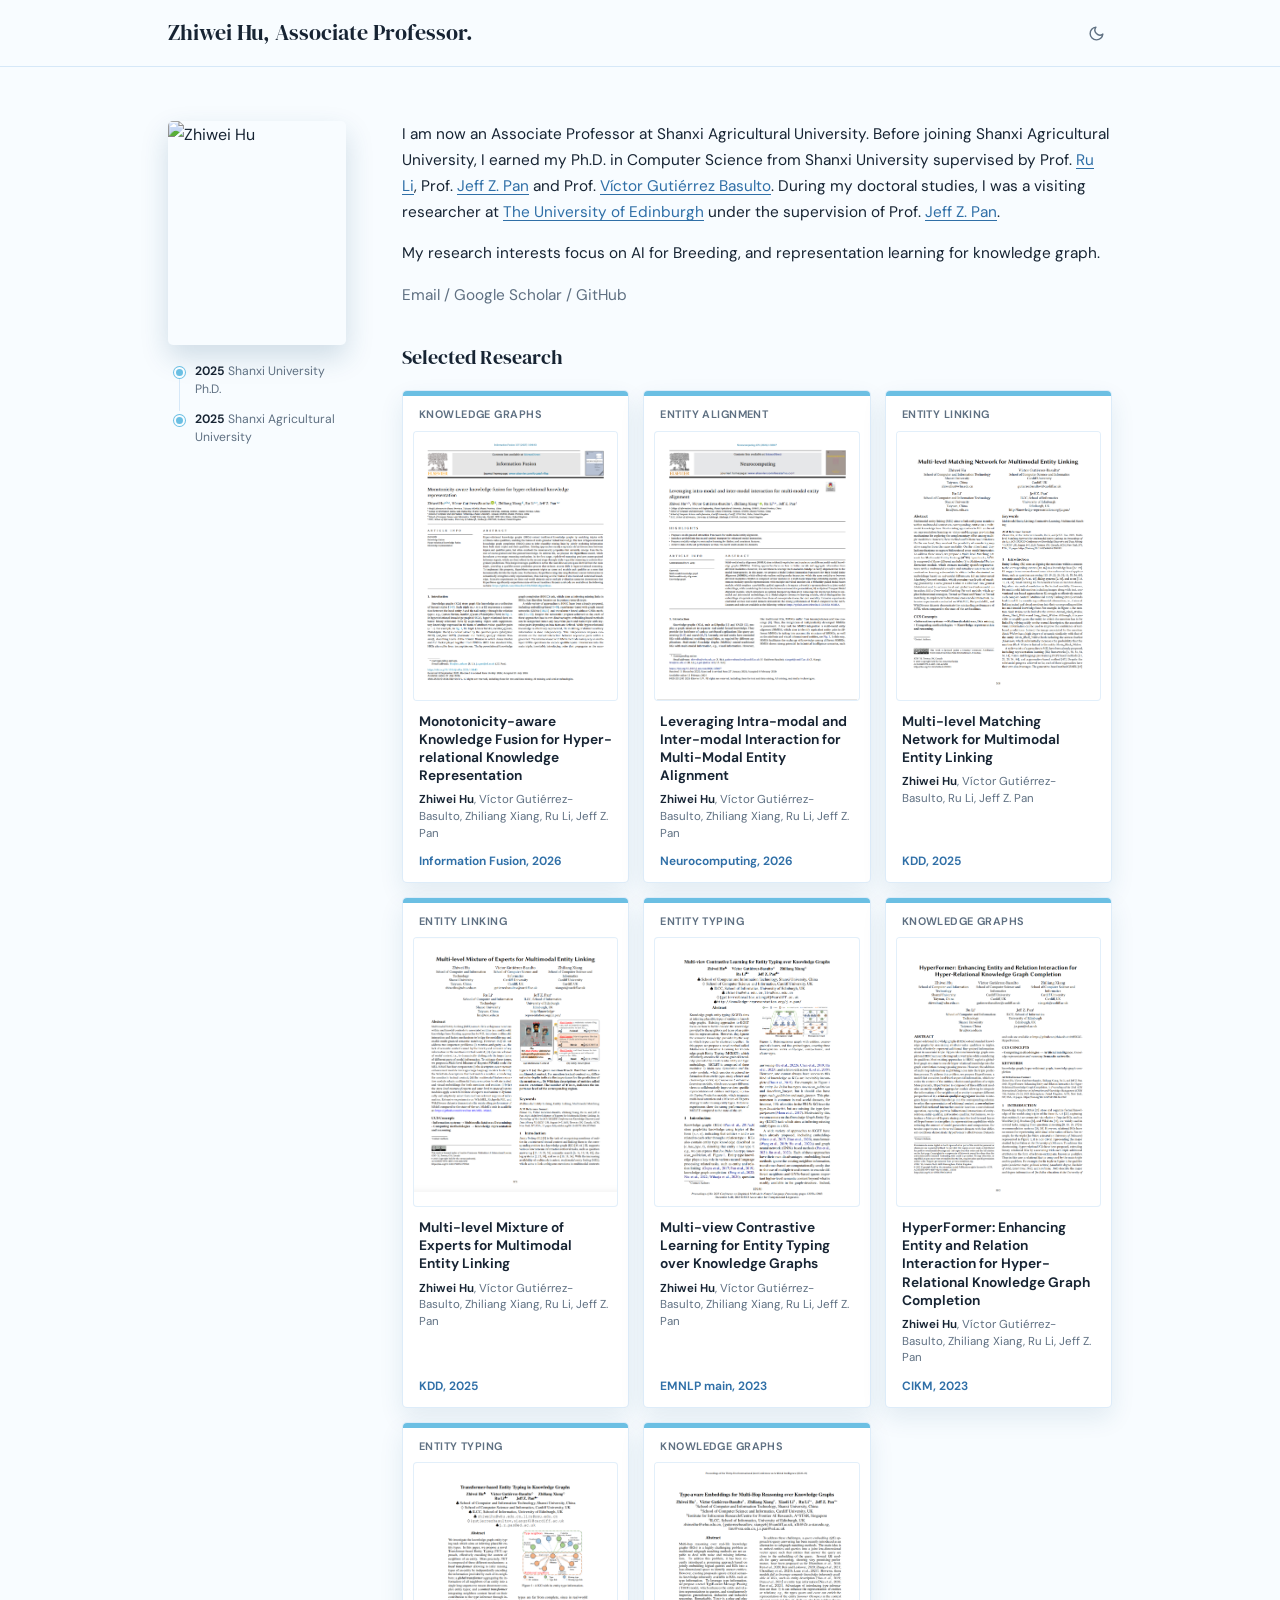
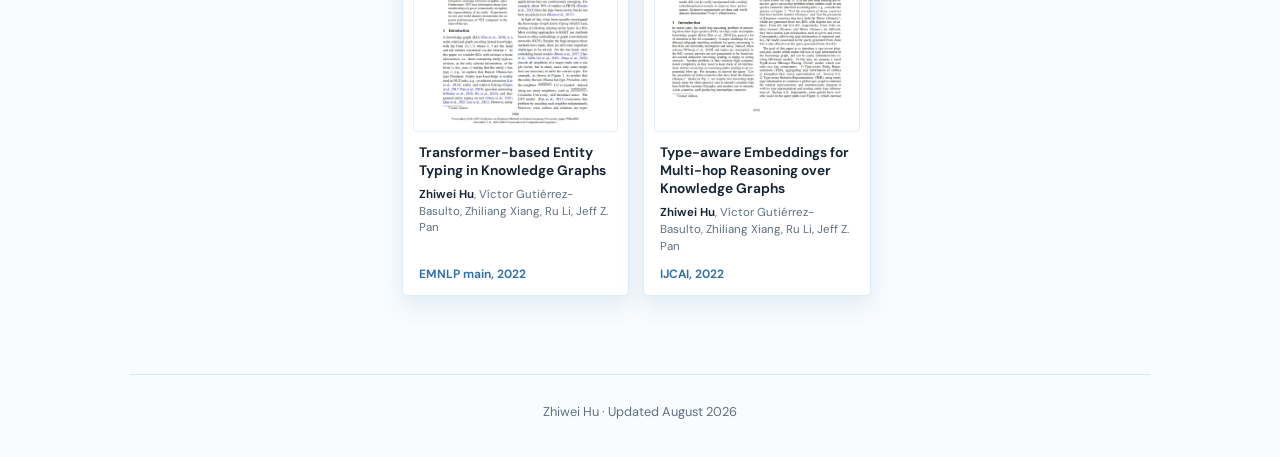
==== commit 7771b37f: "Add files via upload" ====
--- a/index.html
+++ b/index.html
@@ -3,7 +3,7 @@
 <head>
   <meta charset="UTF-8">
   <meta name="viewport" content="width=device-width, initial-scale=1.0">
-  <title>Zhiwei Hu · Associate Professor</title>
+  <title>Zhiwei Hu</title>
   <meta name="author" content="Zhiwei Hu">
   <script>
     (function () {
@@ -21,7 +21,7 @@
 <body>
   <header class="site-header">
     <nav class="topbar" aria-label="Primary">
-      <a class="site-name" href="#">Zhiwei Hu <span class="site-role">· Associate Professor</span></a>
+      <a class="site-name" href="#">Zhiwei Hu, Associate Professor.</a>
       <button id="theme-toggle" class="theme-toggle" type="button" aria-label="Toggle dark mode">
         <svg class="icon icon-sun" xmlns="http://www.w3.org/2000/svg" viewBox="0 0 24 24" fill="none" stroke="currentColor" stroke-width="2" stroke-linecap="round" stroke-linejoin="round" aria-hidden="true"><circle cx="12" cy="12" r="5"></circle><line x1="12" y1="1" x2="12" y2="3"></line><line x1="12" y1="21" x2="12" y2="23"></line><line x1="4.22" y1="4.22" x2="5.64" y2="5.64"></line><line x1="18.36" y1="18.36" x2="19.78" y2="19.78"></line><line x1="1" y1="12" x2="3" y2="12"></line><line x1="21" y1="12" x2="23" y2="12"></line><line x1="4.22" y1="19.78" x2="5.64" y2="18.36"></line><line x1="18.36" y1="5.64" x2="19.78" y2="4.22"></line></svg>
         <svg class="icon icon-moon" xmlns="http://www.w3.org/2000/svg" viewBox="0 0 24 24" fill="none" stroke="currentColor" stroke-width="2" stroke-linecap="round" stroke-linejoin="round" aria-hidden="true"><path d="M21 12.79A9 9 0 1 1 11.21 3 7 7 0 0 0 21 12.79z"></path></svg>
@@ -54,18 +54,14 @@
             Prof. <a href="https://scholar.google.com/citations?user=L2eFo5IAAAAJ&hl=zh-CN">Víctor Gutiérrez Basulto</a>. During my doctoral studies, I was a visiting researcher at <a href="https://www.ed.ac.uk/" target="_blank">The University of Edinburgh</a> under the supervision of Prof. <a href="https://knowledge-representation.org/j.z.pan/" target="_blank">Jeff Z. Pan</a>.
           </p>
 
-          <p class="research-interests">
-            My research interests focus on AI for breeding and representation learning for knowledge graphs.
-          </p>
-
-          <p class="lab-homepage">
-            <span>Lab:</span> <a href="https://agrimind-lab.com/" target="_blank" rel="noopener noreferrer">AgriMind Lab <span aria-hidden="true">↗</span></a>
+          <p>
+            My research interests focus on AI for Breeding, and representation learning for knowledge graph.
           </p>
 
           <p class="ext-links">
             <a href="mailto:zhiweihu@whu.edu.cn">Email</a>
-            / <a href="https://scholar.google.com/citations?hl=zh-CN&user=R0f81A4AAAAJ" target="_blank" rel="noopener noreferrer">Google Scholar</a>
-            / <a href="https://github.com/zhiweihu1103" target="_blank" rel="noopener noreferrer">GitHub</a>
+            / <a href="https://scholar.google.com/citations?hl=zh-CN&user=R0f81A4AAAAJ">Google Scholar</a>
+            / <a href="https://github.com/zhiweihu1103">GitHub</a>
           </p>
         </section>
 
@@ -73,110 +69,84 @@
           <h2 id="research-title">Selected Research</h2>
 
           <div class="paper-grid" aria-label="Selected papers">
-            <a class="paper-sheet" target="_blank" rel="noopener noreferrer" href="https://www.sciencedirect.com/science/article/pii/S1566253526005191">
+            <a class="paper-sheet" href="https://www.sciencedirect.com/science/article/pii/S1566253526005191">
               <span class="paper-area">Knowledge Graphs</span>
               <span class="paper-preview">
-                <img loading="lazy" decoding="async" src="images/HyperMono.png" alt="First page of the HyperMono paper">
+                <img src="images/HyperMono.png" alt="First page of the HyperMono paper">
               </span>
               <h3>Monotonicity-aware Knowledge Fusion for Hyper-relational Knowledge Representation</h3>
               <p><strong>Zhiwei Hu</strong>, Víctor Gutiérrez-Basulto, Zhiliang Xiang, Ru Li, Jeff Z. Pan</p>
-              <span class="paper-publine" aria-label="Publication venue and journal metrics">
-                <span class="paper-venue">Information Fusion, 2026</span>
-                <span class="pub-rank pub-rank-primary">中科院 1区</span>
-                <span class="pub-rank">IF 17.4</span>
-              </span>
+              <span class="paper-venue">Information Fusion, 2026</span>
             </a>
 
-            <a class="paper-sheet" target="_blank" rel="noopener noreferrer" href="https://www.sciencedirect.com/science/article/pii/S0925231226004145">
+            <a class="paper-sheet" href="https://www.sciencedirect.com/science/article/pii/S0925231226004145">
               <span class="paper-area">Entity Alignment</span>
               <span class="paper-preview">
-                <img loading="lazy" decoding="async" src="images/MIMEA.png" alt="First page of the MIMEA paper">
+                <img src="images/MIMEA.png" alt="First page of the MIMEA paper">
               </span>
               <h3>Leveraging Intra-modal and Inter-modal Interaction for Multi-Modal Entity Alignment</h3>
               <p><strong>Zhiwei Hu</strong>, Víctor Gutiérrez-Basulto, Zhiliang Xiang, Ru Li, Jeff Z. Pan</p>
-              <span class="paper-publine" aria-label="Publication venue and journal metrics">
-                <span class="paper-venue">Neurocomputing, 2026</span>
-                <span class="pub-rank pub-rank-primary">中科院 2区</span>
-                <span class="pub-rank">IF 6.7</span>
-              </span>
+              <span class="paper-venue">Neurocomputing, 2026</span>
             </a>
 
-            <a class="paper-sheet" target="_blank" rel="noopener noreferrer" href="https://dl.acm.org/doi/pdf/10.1145/3690624.3709306">
+            <a class="paper-sheet" href="https://dl.acm.org/doi/pdf/10.1145/3690624.3709306">
               <span class="paper-area">Entity Linking</span>
               <span class="paper-preview">
-                <img loading="lazy" decoding="async" src="images/M3EL.png" alt="First page of the M3EL paper">
+                <img src="images/M3EL.png" alt="First page of the M3EL paper">
               </span>
               <h3>Multi-level Matching Network for Multimodal Entity Linking</h3>
               <p><strong>Zhiwei Hu</strong>, Víctor Gutiérrez-Basulto, Ru Li, Jeff Z. Pan</p>
-              <span class="paper-publine" aria-label="Publication venue and conference ranking">
-                <span class="paper-venue">KDD, 2025</span>
-                <span class="pub-rank pub-rank-primary">CCF A</span>
-              </span>
+              <span class="paper-venue">KDD, 2025</span>
             </a>
 
-            <a class="paper-sheet" target="_blank" rel="noopener noreferrer" href="https://dl.acm.org/doi/pdf/10.1145/3711896.3737060">
+            <a class="paper-sheet" href="https://dl.acm.org/doi/pdf/10.1145/3711896.3737060">
               <span class="paper-area">Entity Linking</span>
               <span class="paper-preview">
-                <img loading="lazy" decoding="async" src="images/MMoE.png" alt="First page of the MMoE paper">
+                <img src="images/MMoE.png" alt="First page of the MMoE paper">
               </span>
               <h3>Multi-level Mixture of Experts for Multimodal Entity Linking</h3>
               <p><strong>Zhiwei Hu</strong>, Víctor Gutiérrez-Basulto, Zhiliang Xiang, Ru Li, Jeff Z. Pan</p>
-              <span class="paper-publine" aria-label="Publication venue and conference ranking">
-                <span class="paper-venue">KDD, 2025</span>
-                <span class="pub-rank pub-rank-primary">CCF A</span>
-              </span>
+              <span class="paper-venue">KDD, 2025</span>
             </a>
 
-            <a class="paper-sheet" target="_blank" rel="noopener noreferrer" href="https://aclanthology.org/2023.emnlp-main.800.pdf">
+            <a class="paper-sheet" href="https://aclanthology.org/2023.emnlp-main.800.pdf">
               <span class="paper-area">Entity Typing</span>
               <span class="paper-preview">
-                <img loading="lazy" decoding="async" src="images/MCLET.png" alt="First page of the MCLET paper">
+                <img src="images/MCLET.png" alt="First page of the MCLET paper">
               </span>
               <h3>Multi-view Contrastive Learning for Entity Typing over Knowledge Graphs</h3>
               <p><strong>Zhiwei Hu</strong>, Víctor Gutiérrez-Basulto, Zhiliang Xiang, Ru Li, Jeff Z. Pan</p>
-              <span class="paper-publine" aria-label="Publication venue and conference ranking">
-                <span class="paper-venue">EMNLP Main, 2023</span>
-                <span class="pub-rank pub-rank-primary">CCF B</span>
-              </span>
+              <span class="paper-venue">EMNLP main, 2023</span>
             </a>
 
-            <a class="paper-sheet" target="_blank" rel="noopener noreferrer" href="https://dl.acm.org/doi/abs/10.1145/3583780.3614922">
+            <a class="paper-sheet" href="https://dl.acm.org/doi/abs/10.1145/3583780.3614922">
               <span class="paper-area">Knowledge Graphs</span>
               <span class="paper-preview">
-                <img loading="lazy" decoding="async" src="images/HyperFormer.png" alt="First page of the HyperFormer paper">
+                <img src="images/HyperFormer.png" alt="First page of the HyperFormer paper">
               </span>
               <h3>HyperFormer: Enhancing Entity and Relation Interaction for Hyper-Relational Knowledge Graph Completion</h3>
               <p><strong>Zhiwei Hu</strong>, Víctor Gutiérrez-Basulto, Zhiliang Xiang, Ru Li, Jeff Z. Pan</p>
-              <span class="paper-publine" aria-label="Publication venue and conference ranking">
-                <span class="paper-venue">CIKM, 2023</span>
-                <span class="pub-rank pub-rank-primary">CCF B</span>
-              </span>
+              <span class="paper-venue">CIKM, 2023</span>
             </a>
 
-            <a class="paper-sheet" target="_blank" rel="noopener noreferrer" href="https://aclanthology.org/2022.emnlp-main.402.pdf">
+            <a class="paper-sheet" href="https://aclanthology.org/2022.emnlp-main.402.pdf">
               <span class="paper-area">Entity Typing</span>
               <span class="paper-preview">
-                <img loading="lazy" decoding="async" src="images/TET.png" alt="First page of the TET paper">
+                <img src="images/TET.png" alt="First page of the TET paper">
               </span>
               <h3>Transformer-based Entity Typing in Knowledge Graphs</h3>
               <p><strong>Zhiwei Hu</strong>, Víctor Gutiérrez-Basulto, Zhiliang Xiang, Ru Li, Jeff Z. Pan</p>
-              <span class="paper-publine" aria-label="Publication venue and conference ranking">
-                <span class="paper-venue">EMNLP Main, 2022</span>
-                <span class="pub-rank pub-rank-primary">CCF B</span>
-              </span>
+              <span class="paper-venue">EMNLP main, 2022</span>
             </a>
 
-            <a class="paper-sheet" target="_blank" rel="noopener noreferrer" href="https://www.ijcai.org/proceedings/2022/0427.pdf">
+            <a class="paper-sheet" href="https://www.ijcai.org/proceedings/2022/0427.pdf">
               <span class="paper-area">Knowledge Graphs</span>
               <span class="paper-preview">
-                <img loading="lazy" decoding="async" src="images/TEMP.png" alt="First page of the TEMP paper">
+                <img src="images/TEMP.png" alt="First page of the TEMP paper">
               </span>
               <h3>Type-aware Embeddings for Multi-hop Reasoning over Knowledge Graphs</h3>
               <p><strong>Zhiwei Hu</strong>, Víctor Gutiérrez-Basulto, Zhiliang Xiang, Ru Li, Jeff Z. Pan</p>
-              <span class="paper-publine" aria-label="Publication venue and conference ranking">
-                <span class="paper-venue">IJCAI, 2022</span>
-                <span class="pub-rank pub-rank-primary">CCF A</span>
-              </span>
+              <span class="paper-venue">IJCAI, 2022</span>
             </a>
             
           </div>
--- a/stylesheet.css
+++ b/stylesheet.css
@@ -3,33 +3,29 @@
 }
 
 :root {
-  --bg: #f7fafc;
+  --bg: #f8fcff;
   --surface: #ffffff;
-  --text: #172534;
-  --muted: #657587;
-  --line: #dbe5ed;
-  --link: #246f9c;
-  --link-hover: #1685bd;
-  --accent: #4ea8cf;
-  --accent-deep: #226f9a;
-  --accent-soft: #edf7fb;
-  --rank-bg: #eaf5fa;
-  --shadow: rgba(30, 67, 96, 0.10);
+  --text: #172433;
+  --muted: #5f7082;
+  --soft: #d6e8f8;
+  --link: #2f6fa7;
+  --link-hover: #1687c4;
+  --accent: #6bbfe3;
+  --accent-soft: #dff3ff;
+  --shadow: rgba(24, 78, 119, 0.18);
 }
 
 [data-theme="dark"] {
-  --bg: #101a24;
-  --surface: #162432;
-  --text: #eaf3f9;
-  --muted: #a9bac8;
-  --line: #2b4254;
-  --link: #94d1f1;
-  --link-hover: #6ec6ec;
-  --accent: #66b9de;
-  --accent-deep: #8fd2ef;
-  --accent-soft: #17394a;
-  --rank-bg: #1b4052;
-  --shadow: rgba(0, 0, 0, 0.30);
+  --bg: #101b27;
+  --surface: #162636;
+  --text: #e8f4ff;
+  --muted: #a9bed2;
+  --soft: #2b4358;
+  --link: #9bd5ff;
+  --link-hover: #73c8ef;
+  --accent: #6bbfe3;
+  --accent-soft: #16384b;
+  --shadow: rgba(0, 0, 0, 0.5);
 }
 
 html {
@@ -44,7 +40,6 @@
   font-size: 16px;
   line-height: 1.7;
   -webkit-font-smoothing: antialiased;
-  text-rendering: optimizeLegibility;
 }
 
 a {
@@ -63,67 +58,51 @@
   position: sticky;
   top: 0;
   z-index: 20;
-  background: color-mix(in srgb, var(--bg) 91%, transparent);
-  border-bottom: 1px solid color-mix(in srgb, var(--line) 88%, transparent);
-  backdrop-filter: blur(14px);
-  -webkit-backdrop-filter: blur(14px);
+  background: color-mix(in srgb, var(--bg) 92%, transparent);
+  border-bottom: 1px solid var(--soft);
+  backdrop-filter: blur(12px);
 }
 
 .topbar {
   display: flex;
   align-items: center;
   justify-content: space-between;
-  width: min(1180px, 100%);
+  width: min(1020px, 100%);
   margin: 0 auto;
-  padding: 15px 38px;
+  padding: 17px 38px;
 }
 
 .site-name {
   color: var(--text);
   font-family: "DM Serif Display", Georgia, serif;
-  font-size: 1.32rem;
-  line-height: 1.1;
+  font-size: 1.36rem;
+  line-height: 1;
   text-decoration: none;
 }
 
 .site-name:hover {
   color: var(--text);
   text-decoration: none;
-}
-
-.site-role {
-  color: var(--muted);
-  font-family: "DM Sans", -apple-system, BlinkMacSystemFont, "Segoe UI", sans-serif;
-  font-size: 0.81rem;
-  font-weight: 500;
 }
 
 .theme-toggle {
   display: inline-flex;
-  flex: 0 0 auto;
   align-items: center;
   justify-content: center;
-  width: 34px;
-  height: 34px;
+  width: 32px;
+  height: 32px;
   padding: 0;
   color: var(--muted);
   background: transparent;
   border: 0;
-  border-radius: 8px;
+  border-radius: 7px;
   cursor: pointer;
   transition: background 0.18s ease, color 0.18s ease;
 }
 
 .theme-toggle:hover {
   color: var(--text);
-  background: color-mix(in srgb, var(--line) 52%, transparent);
-}
-
-.theme-toggle:focus-visible,
-.paper-sheet:focus-visible,
-a:focus-visible {
-  outline: 2px solid var(--accent);
-  outline-offset: 3px;
+  background: color-mix(in srgb, var(--soft) 55%, transparent);
 }
 
 .icon {
@@ -131,15 +110,26 @@
   height: 17px;
 }
 
-.icon-sun { display: none; }
-.icon-moon { display: block; }
-[data-theme="dark"] .icon-sun { display: block; }
-[data-theme="dark"] .icon-moon { display: none; }
+.icon-sun {
+  display: none;
+}
+
+.icon-moon {
+  display: block;
+}
+
+[data-theme="dark"] .icon-sun {
+  display: block;
+}
+
+[data-theme="dark"] .icon-moon {
+  display: none;
+}
 
 .page-shell {
-  width: min(1180px, 100%);
+  width: min(1020px, 100%);
   margin: 0 auto;
-  padding: 50px 38px 78px;
+  padding: 54px 38px 78px;
 }
 
 .home-layout {
@@ -158,13 +148,12 @@
   height: 224px;
   object-fit: cover;
   object-position: center top;
-  border: 1px solid color-mix(in srgb, var(--line) 88%, transparent);
-  border-radius: 7px;
-  box-shadow: 0 10px 24px var(--shadow);
+  border-radius: 5px;
+  box-shadow: 0 12px 28px var(--shadow);
 }
 
 .timeline {
-  margin-top: 20px;
+  margin-top: 18px;
   padding-left: 6px;
 }
 
@@ -172,6 +161,7 @@
   position: relative;
   display: flex;
   align-items: flex-start;
+  gap: 0;
   padding-left: 21px;
   padding-bottom: 13px;
 }
@@ -182,7 +172,7 @@
   bottom: 0;
   left: 5px;
   width: 1px;
-  background: var(--line);
+  background: var(--soft);
   content: "";
 }
 
@@ -226,50 +216,14 @@
 }
 
 .hero-bio p {
-  max-width: 820px;
-  margin: 0 0 14px;
+  max-width: 760px;
+  margin: 0 0 15px;
   font-size: 0.96rem;
 }
 
-.research-interests {
-  margin-bottom: 5px !important;
-}
-
-.lab-homepage {
-  margin: 0 0 15px !important;
-  color: var(--muted);
-  font-size: 0.89rem !important;
-}
-
-.lab-homepage > span {
-  color: var(--text);
-  font-weight: 650;
-}
-
-.lab-homepage a {
-  position: relative;
-  font-weight: 650;
-  text-decoration: none;
-}
-
-.lab-homepage a::after {
-  position: absolute;
-  right: 0;
-  bottom: -2px;
-  left: 0;
-  height: 1px;
-  background: color-mix(in srgb, var(--link) 45%, transparent);
-  content: "";
-  transition: background 0.18s ease;
-}
-
-.lab-homepage a:hover::after {
-  background: var(--link-hover);
-}
-
 .ext-links {
   color: var(--muted);
-  font-size: 0.88rem !important;
+  font-size: 0.9rem;
 }
 
 .ext-links a {
@@ -283,36 +237,37 @@
 }
 
 .paper-deck {
-  margin-top: 34px;
+  margin-top: 32px;
 }
 
 .paper-deck h2 {
   margin: 0;
   color: var(--text);
   font-family: "DM Serif Display", Georgia, serif;
-  font-size: 1.29rem;
+  font-size: 1.28rem;
   font-weight: 400;
+  letter-spacing: 0;
 }
 
 .paper-grid {
   display: grid;
   grid-template-columns: repeat(3, minmax(0, 1fr));
-  gap: 16px;
-  margin-top: 17px;
+  gap: 14px;
+  margin-top: 16px;
 }
 
 .paper-sheet {
   position: relative;
   display: flex;
   flex-direction: column;
-  min-width: 0;
-  padding: 11px 11px 13px;
+  min-height: 0;
+  padding: 10px 10px 12px;
   overflow: hidden;
   color: var(--text);
   background: var(--surface);
-  border: 1px solid var(--line);
-  border-radius: 8px;
-  box-shadow: 0 5px 16px color-mix(in srgb, var(--shadow) 55%, transparent);
+  border: 1px solid color-mix(in srgb, var(--soft) 82%, transparent);
+  border-radius: 5px;
+  box-shadow: 0 10px 24px color-mix(in srgb, var(--shadow) 55%, transparent);
   text-decoration: none;
   transition: border-color 0.18s ease, box-shadow 0.18s ease, transform 0.18s ease;
 }
@@ -322,26 +277,30 @@
   top: 0;
   right: 0;
   left: 0;
-  height: 2px;
-  background: color-mix(in srgb, var(--accent) 82%, transparent);
+  height: 5px;
+  background: var(--accent);
   content: "";
 }
 
 .paper-sheet:hover,
 .paper-sheet:focus-visible {
   color: var(--text);
-  border-color: color-mix(in srgb, var(--accent) 48%, var(--line));
-  box-shadow: 0 11px 24px color-mix(in srgb, var(--shadow) 72%, transparent);
+  border-color: color-mix(in srgb, var(--accent) 68%, var(--soft));
+  box-shadow: 0 16px 30px color-mix(in srgb, var(--shadow) 76%, transparent);
   outline: none;
-  transform: translateY(-2px);
+  transform: translateY(-3px);
+}
+
+.paper-sheet-featured {
+  border-color: color-mix(in srgb, var(--accent) 72%, var(--soft));
 }
 
 .paper-area {
-  margin: 7px 5px 9px;
-  color: var(--muted);
-  font-size: 0.65rem;
-  font-weight: 700;
-  letter-spacing: 0.055em;
+  margin: 7px 6px 9px;
+  color: var(--muted);
+  font-size: 0.68rem;
+  font-weight: 650;
+  letter-spacing: 0.04em;
   line-height: 1.2;
   text-transform: uppercase;
 }
@@ -349,11 +308,11 @@
 .paper-preview {
   display: block;
   width: 100%;
-  aspect-ratio: 0.77;
+  aspect-ratio: 0.76;
   overflow: hidden;
   background: #fff;
-  border: 1px solid color-mix(in srgb, var(--line) 80%, transparent);
-  border-radius: 5px;
+  border: 1px solid color-mix(in srgb, var(--soft) 70%, transparent);
+  border-radius: 4px;
 }
 
 .paper-preview img {
@@ -365,23 +324,23 @@
 }
 
 .paper-sheet h3 {
-  margin: 11px 5px 0;
-  color: var(--text);
-  font-size: 0.87rem;
+  margin: 11px 6px 0;
+  color: var(--text);
+  font-size: 0.86rem;
   font-weight: 650;
-  line-height: 1.34;
+  line-height: 1.32;
   overflow-wrap: anywhere;
 }
 
 .paper-sheet p {
   display: -webkit-box;
-  margin: 8px 5px 12px;
+  margin: 8px 6px 12px;
   overflow: hidden;
   -webkit-box-orient: vertical;
   -webkit-line-clamp: 3;
   color: var(--muted);
-  font-size: 0.71rem;
-  line-height: 1.46;
+  font-size: 0.72rem;
+  line-height: 1.45;
 }
 
 .paper-sheet strong {
@@ -389,59 +348,28 @@
   font-weight: 650;
 }
 
-/* Venue and evaluation information intentionally live on one visual line. */
-.paper-publine {
-  display: flex;
-  align-items: center;
-  gap: 5px;
-  min-width: 0;
+.paper-venue {
+  display: block;
   margin-top: auto;
-  padding: 0 5px 1px;
-  white-space: nowrap;
-}
-
-.paper-venue {
-  min-width: 0;
-  overflow: hidden;
+  padding: 0 6px;
   color: var(--link);
-  font-size: 0.72rem;
-  font-weight: 750;
-  line-height: 1.25;
-  text-overflow: ellipsis;
-}
-
-.pub-rank {
-  display: inline-flex;
-  flex: 0 0 auto;
-  align-items: center;
-  min-height: 20px;
-  padding: 2px 6px;
-  color: var(--accent-deep);
-  background: var(--rank-bg);
-  border: 1px solid color-mix(in srgb, var(--accent) 30%, var(--line));
-  border-radius: 5px;
-  font-size: 0.59rem;
-  font-weight: 750;
-  letter-spacing: 0.005em;
-  line-height: 1;
-}
-
-.pub-rank-primary {
-  color: #ffffff;
-  background: var(--accent-deep);
-  border-color: var(--accent-deep);
-}
-
-[data-theme="dark"] .pub-rank-primary {
-  color: #0e1b24;
-  background: var(--accent-deep);
+  font-size: 0.75rem;
+  font-weight: 650;
+  line-height: 1.3;
+}
+
+.paper-links {
+  margin: 14px 0 0;
+  color: var(--muted);
+  font-size: 0.82rem;
+  line-height: 1.45;
 }
 
 .site-footer {
-  width: min(1180px, 100%);
+  width: min(1020px, 100%);
   margin: 0 auto;
-  padding: 25px 38px 34px;
-  border-top: 1px solid var(--line);
+  padding: 26px 38px 34px;
+  border-top: 1px solid var(--soft);
   color: var(--muted);
   text-align: center;
 }
@@ -451,11 +379,7 @@
   font-size: 0.8rem;
 }
 
-@media (max-width: 980px) {
-  .home-layout {
-    gap: 40px;
-  }
-
+@media (max-width: 920px) {
   .paper-grid {
     grid-template-columns: repeat(2, minmax(0, 1fr));
   }
@@ -463,23 +387,22 @@
 
 @media (max-width: 760px) {
   .topbar {
-    padding: 13px 18px;
+    padding: 14px 18px;
   }
 
   .page-shell {
-    padding: 32px 18px 56px;
+    padding: 34px 18px 58px;
   }
 
   .home-layout {
     flex-direction: column;
-    gap: 24px;
+    gap: 23px;
   }
 
   .profile-rail {
     display: grid;
-    grid-template-columns: minmax(118px, 38%) 1fr;
-    align-items: start;
-    gap: 20px;
+    grid-template-columns: minmax(118px, 42%) 1fr;
+    gap: 18px;
     width: 100%;
   }
 
@@ -488,11 +411,11 @@
     max-width: 178px;
     height: auto;
     aspect-ratio: 4 / 5;
-    justify-self: start;
+    justify-self: center;
   }
 
   .timeline {
-    margin-top: 3px;
+    margin-top: 2px;
   }
 
   .hero-bio p {
@@ -500,122 +423,19 @@
     overflow-wrap: break-word;
   }
 
-  .paper-deck {
-    margin-top: 29px;
-  }
-
   .paper-grid {
     grid-template-columns: 1fr;
-    gap: 13px;
-  }
-}
-
-@media (max-width: 560px) {
-  .site-name {
-    font-size: 1.15rem;
-  }
-
-  .site-role {
-    display: block;
-    margin-top: 3px;
-    font-size: 0.69rem;
-  }
-
-  .paper-sheet {
-    display: grid;
-    grid-template-columns: 102px minmax(0, 1fr);
-    grid-template-areas:
-      "area area"
-      "preview title"
-      "preview authors"
-      "preview publine";
-    column-gap: 13px;
-    row-gap: 0;
-    padding: 10px;
-  }
-
-  .paper-area {
-    grid-area: area;
-    margin: 5px 3px 9px;
-  }
-
-  .paper-preview {
-    grid-area: preview;
-    align-self: start;
-    aspect-ratio: 0.77;
-  }
-
-  .paper-sheet h3 {
-    grid-area: title;
-    align-self: start;
-    margin: 0;
-    font-size: 0.81rem;
-    line-height: 1.31;
-  }
-
-  .paper-sheet p {
-    grid-area: authors;
-    align-self: start;
-    margin: 6px 0 9px;
-    -webkit-line-clamp: 4;
-    font-size: 0.68rem;
-    line-height: 1.4;
-  }
-
-  .paper-publine {
-    grid-area: publine;
-    align-self: end;
-    gap: 4px;
-    margin: 0;
-    padding: 0;
-  }
-
-  .paper-venue {
-    font-size: 0.67rem;
-  }
-
-  .pub-rank {
-    min-height: 18px;
-    padding: 2px 5px;
-    font-size: 0.55rem;
-  }
+  }
+
 }
 
 @media (max-width: 420px) {
   .profile-rail {
-    grid-template-columns: 42% 1fr;
+    grid-template-columns: 44% 1fr;
     gap: 14px;
   }
 
-  .timeline-item {
-    padding-left: 18px;
-  }
-
   .timeline-item p {
-    font-size: 0.71rem;
-  }
-
-  .paper-sheet {
-    grid-template-columns: 90px minmax(0, 1fr);
-    column-gap: 10px;
-  }
-
-  .paper-venue {
-    font-size: 0.63rem;
-  }
-
-  .pub-rank {
-    padding-inline: 4px;
-    font-size: 0.52rem;
-  }
-}
-
-@media (prefers-reduced-motion: reduce) {
-  html {
-    scroll-behavior: auto;
-  }
-
-  *, *::before, *::after {
-    transition-duration: 0.01ms !important;
-  }
-}
+    font-size: 0.72rem;
+  }
+}
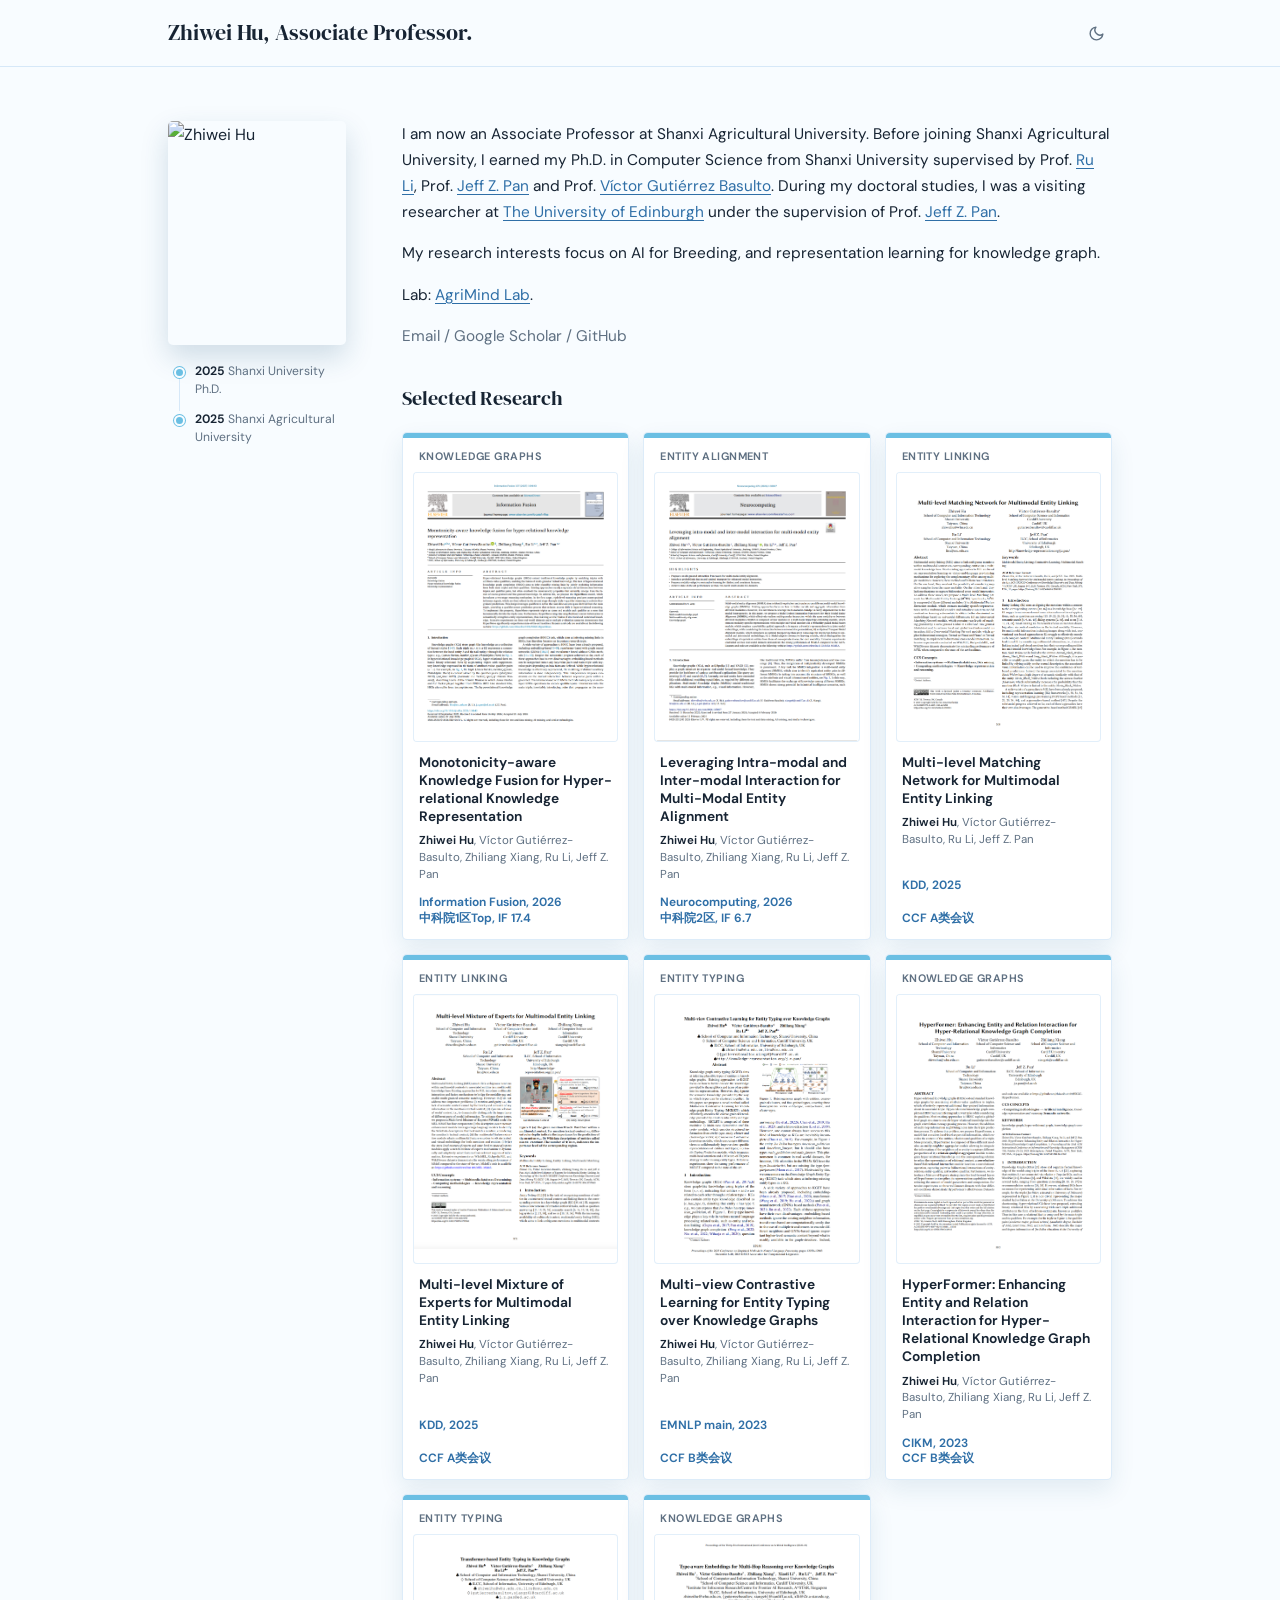
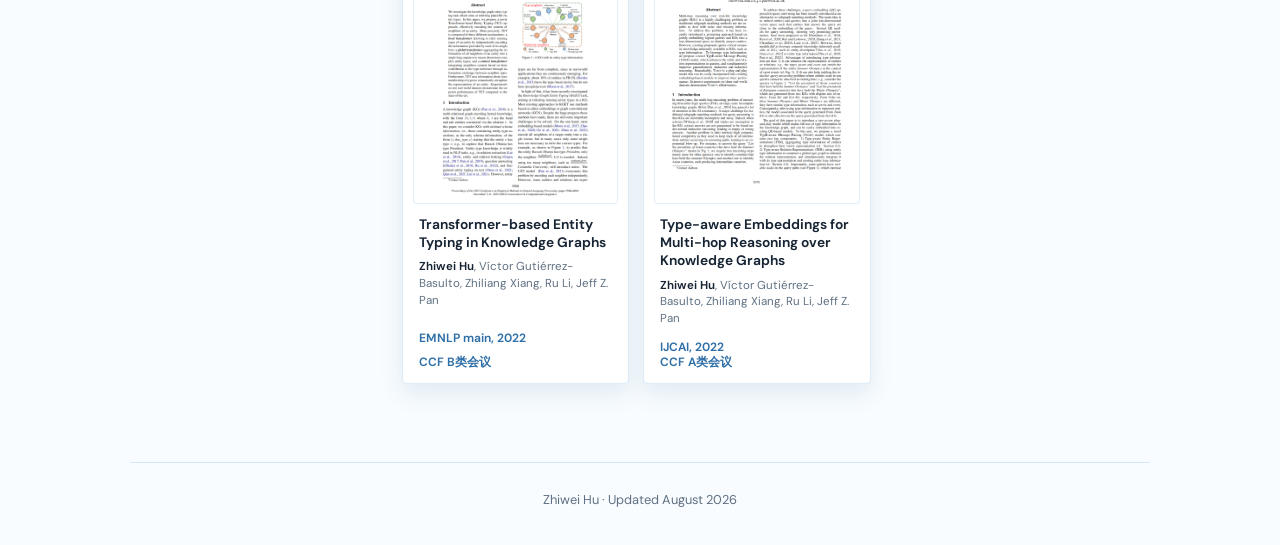
==== commit b8a1aad3: "Update index.html" ====
--- a/index.html
+++ b/index.html
@@ -58,6 +58,10 @@
             My research interests focus on AI for Breeding, and representation learning for knowledge graph.
           </p>
 
+          <p>
+            Lab: <a href="https://agrimind-lab.com/">AgriMind Lab</a>.
+          </p>
+
           <p class="ext-links">
             <a href="mailto:zhiweihu@whu.edu.cn">Email</a>
             / <a href="https://scholar.google.com/citations?hl=zh-CN&user=R0f81A4AAAAJ">Google Scholar</a>
@@ -77,6 +81,7 @@
               <h3>Monotonicity-aware Knowledge Fusion for Hyper-relational Knowledge Representation</h3>
               <p><strong>Zhiwei Hu</strong>, Víctor Gutiérrez-Basulto, Zhiliang Xiang, Ru Li, Jeff Z. Pan</p>
               <span class="paper-venue">Information Fusion, 2026</span>
+              <span class="paper-venue">中科院1区Top, IF 17.4</span>
             </a>
 
             <a class="paper-sheet" href="https://www.sciencedirect.com/science/article/pii/S0925231226004145">
@@ -87,6 +92,7 @@
               <h3>Leveraging Intra-modal and Inter-modal Interaction for Multi-Modal Entity Alignment</h3>
               <p><strong>Zhiwei Hu</strong>, Víctor Gutiérrez-Basulto, Zhiliang Xiang, Ru Li, Jeff Z. Pan</p>
               <span class="paper-venue">Neurocomputing, 2026</span>
+              <span class="paper-venue">中科院2区, IF 6.7</span>
             </a>
 
             <a class="paper-sheet" href="https://dl.acm.org/doi/pdf/10.1145/3690624.3709306">
@@ -97,6 +103,7 @@
               <h3>Multi-level Matching Network for Multimodal Entity Linking</h3>
               <p><strong>Zhiwei Hu</strong>, Víctor Gutiérrez-Basulto, Ru Li, Jeff Z. Pan</p>
               <span class="paper-venue">KDD, 2025</span>
+              <span class="paper-venue">CCF A类会议</span>
             </a>
 
             <a class="paper-sheet" href="https://dl.acm.org/doi/pdf/10.1145/3711896.3737060">
@@ -107,6 +114,7 @@
               <h3>Multi-level Mixture of Experts for Multimodal Entity Linking</h3>
               <p><strong>Zhiwei Hu</strong>, Víctor Gutiérrez-Basulto, Zhiliang Xiang, Ru Li, Jeff Z. Pan</p>
               <span class="paper-venue">KDD, 2025</span>
+              <span class="paper-venue">CCF A类会议</span>
             </a>
 
             <a class="paper-sheet" href="https://aclanthology.org/2023.emnlp-main.800.pdf">
@@ -117,6 +125,7 @@
               <h3>Multi-view Contrastive Learning for Entity Typing over Knowledge Graphs</h3>
               <p><strong>Zhiwei Hu</strong>, Víctor Gutiérrez-Basulto, Zhiliang Xiang, Ru Li, Jeff Z. Pan</p>
               <span class="paper-venue">EMNLP main, 2023</span>
+              <span class="paper-venue">CCF B类会议</span>
             </a>
 
             <a class="paper-sheet" href="https://dl.acm.org/doi/abs/10.1145/3583780.3614922">
@@ -127,6 +136,7 @@
               <h3>HyperFormer: Enhancing Entity and Relation Interaction for Hyper-Relational Knowledge Graph Completion</h3>
               <p><strong>Zhiwei Hu</strong>, Víctor Gutiérrez-Basulto, Zhiliang Xiang, Ru Li, Jeff Z. Pan</p>
               <span class="paper-venue">CIKM, 2023</span>
+              <span class="paper-venue">CCF B类会议</span>
             </a>
 
             <a class="paper-sheet" href="https://aclanthology.org/2022.emnlp-main.402.pdf">
@@ -137,6 +147,7 @@
               <h3>Transformer-based Entity Typing in Knowledge Graphs</h3>
               <p><strong>Zhiwei Hu</strong>, Víctor Gutiérrez-Basulto, Zhiliang Xiang, Ru Li, Jeff Z. Pan</p>
               <span class="paper-venue">EMNLP main, 2022</span>
+              <span class="paper-venue">CCF B类会议</span>
             </a>
 
             <a class="paper-sheet" href="https://www.ijcai.org/proceedings/2022/0427.pdf">
@@ -147,6 +158,7 @@
               <h3>Type-aware Embeddings for Multi-hop Reasoning over Knowledge Graphs</h3>
               <p><strong>Zhiwei Hu</strong>, Víctor Gutiérrez-Basulto, Zhiliang Xiang, Ru Li, Jeff Z. Pan</p>
               <span class="paper-venue">IJCAI, 2022</span>
+              <span class="paper-venue">CCF A类会议</span>
             </a>
             
           </div>
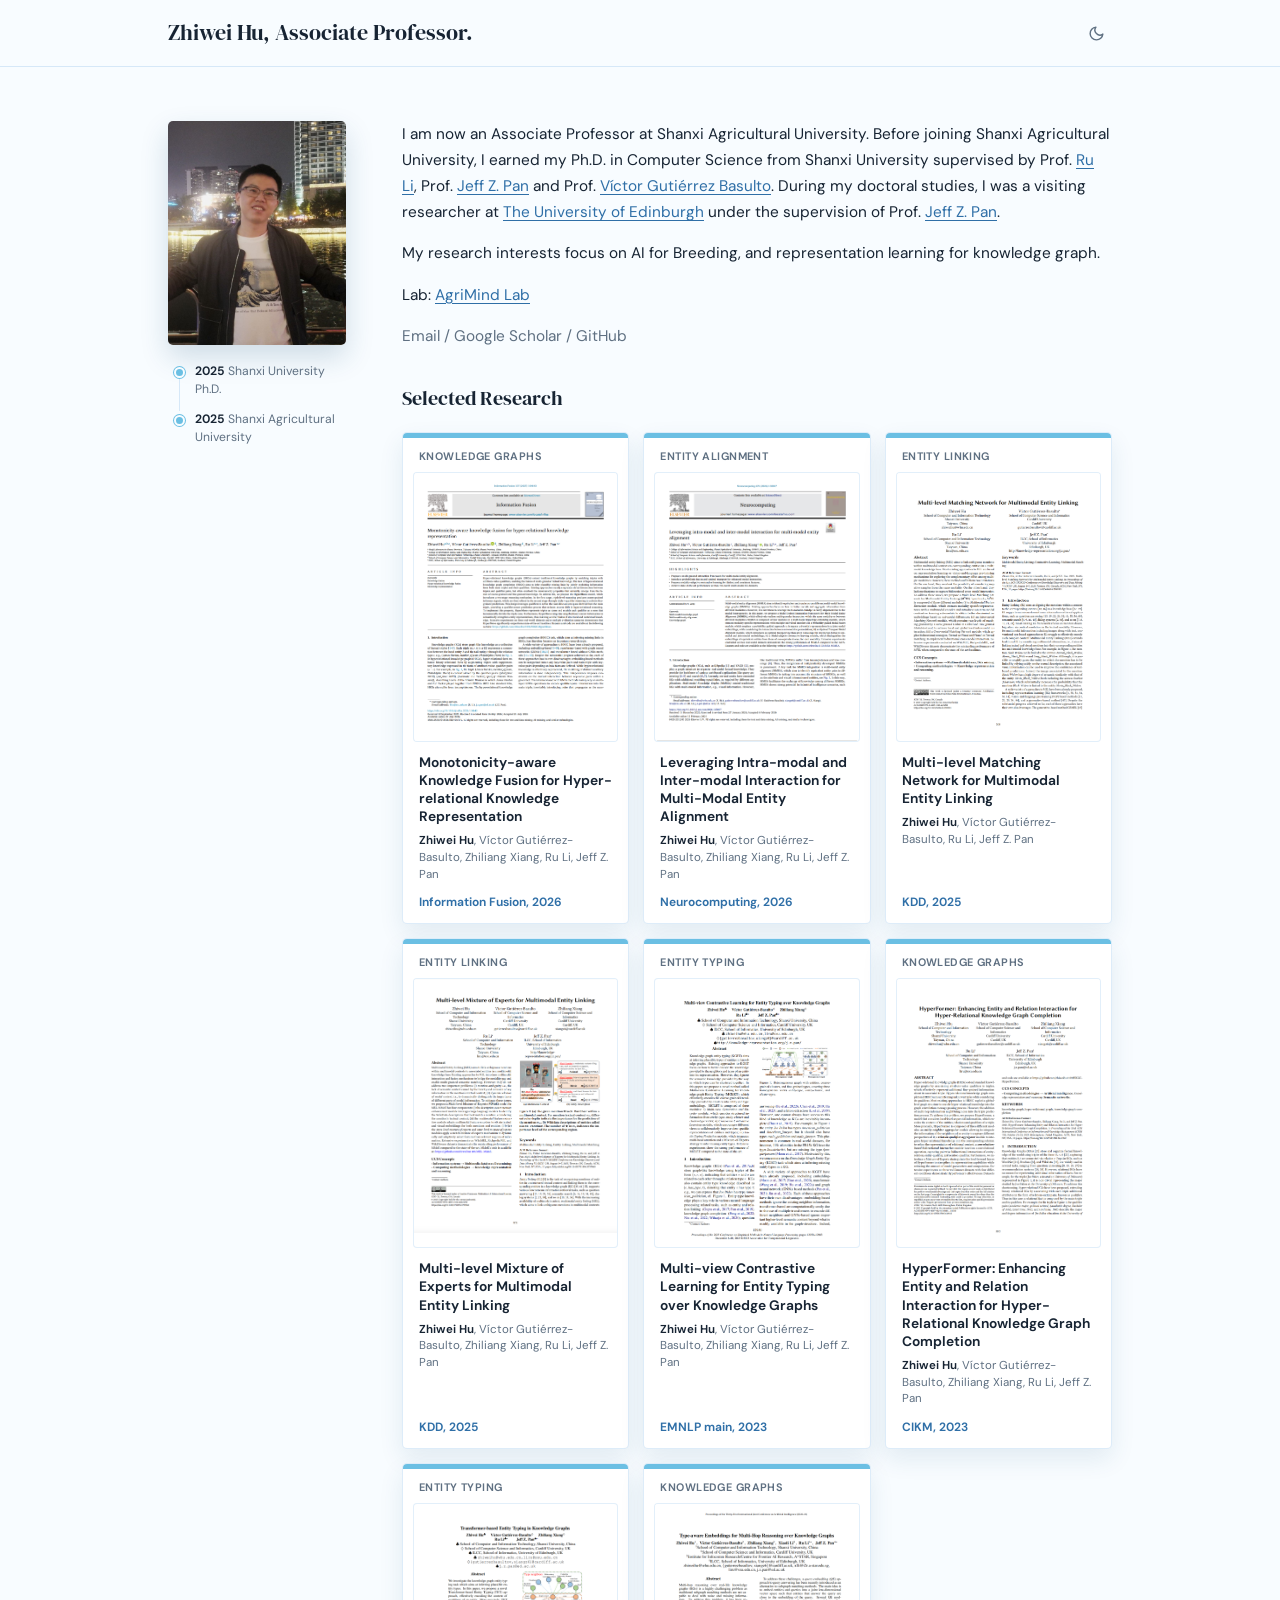
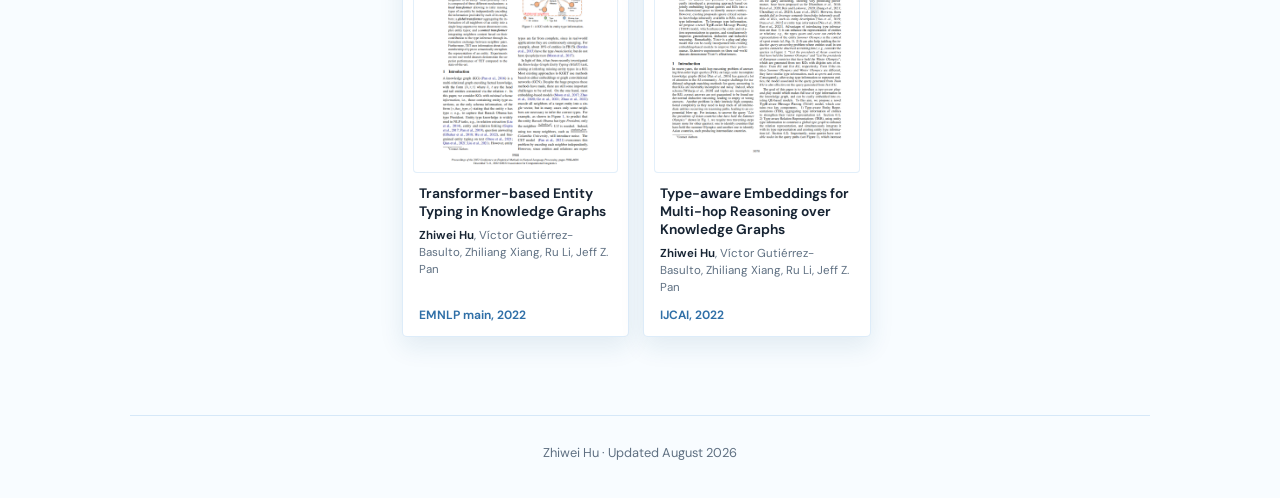
==== commit 3bb91779: "Update index.html" ====
--- a/index.html
+++ b/index.html
@@ -32,7 +32,7 @@
   <main class="page-shell">
     <section class="home-layout">
       <aside class="profile-rail">
-        <img class="portrait" src="images/zhiweihu" alt="Zhiwei Hu">
+        <img class="portrait" src="images/photo.jpg" alt="Zhiwei Hu">
 
         <div class="rail-content">
           <div class="timeline" aria-label="Career timeline">
@@ -59,7 +59,7 @@
           </p>
 
           <p>
-            Lab: <a href="https://agrimind-lab.com/">AgriMind Lab</a>.
+            Lab: <a href="https://agrimind-lab.com/">AgriMind Lab</a>
           </p>
 
           <p class="ext-links">
@@ -81,7 +81,6 @@
               <h3>Monotonicity-aware Knowledge Fusion for Hyper-relational Knowledge Representation</h3>
               <p><strong>Zhiwei Hu</strong>, Víctor Gutiérrez-Basulto, Zhiliang Xiang, Ru Li, Jeff Z. Pan</p>
               <span class="paper-venue">Information Fusion, 2026</span>
-              <span class="paper-venue">中科院1区Top, IF 17.4</span>
             </a>
 
             <a class="paper-sheet" href="https://www.sciencedirect.com/science/article/pii/S0925231226004145">
@@ -92,7 +91,6 @@
               <h3>Leveraging Intra-modal and Inter-modal Interaction for Multi-Modal Entity Alignment</h3>
               <p><strong>Zhiwei Hu</strong>, Víctor Gutiérrez-Basulto, Zhiliang Xiang, Ru Li, Jeff Z. Pan</p>
               <span class="paper-venue">Neurocomputing, 2026</span>
-              <span class="paper-venue">中科院2区, IF 6.7</span>
             </a>
 
             <a class="paper-sheet" href="https://dl.acm.org/doi/pdf/10.1145/3690624.3709306">
@@ -103,7 +101,6 @@
               <h3>Multi-level Matching Network for Multimodal Entity Linking</h3>
               <p><strong>Zhiwei Hu</strong>, Víctor Gutiérrez-Basulto, Ru Li, Jeff Z. Pan</p>
               <span class="paper-venue">KDD, 2025</span>
-              <span class="paper-venue">CCF A类会议</span>
             </a>
 
             <a class="paper-sheet" href="https://dl.acm.org/doi/pdf/10.1145/3711896.3737060">
@@ -114,7 +111,6 @@
               <h3>Multi-level Mixture of Experts for Multimodal Entity Linking</h3>
               <p><strong>Zhiwei Hu</strong>, Víctor Gutiérrez-Basulto, Zhiliang Xiang, Ru Li, Jeff Z. Pan</p>
               <span class="paper-venue">KDD, 2025</span>
-              <span class="paper-venue">CCF A类会议</span>
             </a>
 
             <a class="paper-sheet" href="https://aclanthology.org/2023.emnlp-main.800.pdf">
@@ -125,7 +121,6 @@
               <h3>Multi-view Contrastive Learning for Entity Typing over Knowledge Graphs</h3>
               <p><strong>Zhiwei Hu</strong>, Víctor Gutiérrez-Basulto, Zhiliang Xiang, Ru Li, Jeff Z. Pan</p>
               <span class="paper-venue">EMNLP main, 2023</span>
-              <span class="paper-venue">CCF B类会议</span>
             </a>
 
             <a class="paper-sheet" href="https://dl.acm.org/doi/abs/10.1145/3583780.3614922">
@@ -136,7 +131,6 @@
               <h3>HyperFormer: Enhancing Entity and Relation Interaction for Hyper-Relational Knowledge Graph Completion</h3>
               <p><strong>Zhiwei Hu</strong>, Víctor Gutiérrez-Basulto, Zhiliang Xiang, Ru Li, Jeff Z. Pan</p>
               <span class="paper-venue">CIKM, 2023</span>
-              <span class="paper-venue">CCF B类会议</span>
             </a>
 
             <a class="paper-sheet" href="https://aclanthology.org/2022.emnlp-main.402.pdf">
@@ -147,7 +141,6 @@
               <h3>Transformer-based Entity Typing in Knowledge Graphs</h3>
               <p><strong>Zhiwei Hu</strong>, Víctor Gutiérrez-Basulto, Zhiliang Xiang, Ru Li, Jeff Z. Pan</p>
               <span class="paper-venue">EMNLP main, 2022</span>
-              <span class="paper-venue">CCF B类会议</span>
             </a>
 
             <a class="paper-sheet" href="https://www.ijcai.org/proceedings/2022/0427.pdf">
@@ -158,7 +151,6 @@
               <h3>Type-aware Embeddings for Multi-hop Reasoning over Knowledge Graphs</h3>
               <p><strong>Zhiwei Hu</strong>, Víctor Gutiérrez-Basulto, Zhiliang Xiang, Ru Li, Jeff Z. Pan</p>
               <span class="paper-venue">IJCAI, 2022</span>
-              <span class="paper-venue">CCF A类会议</span>
             </a>
             
           </div>
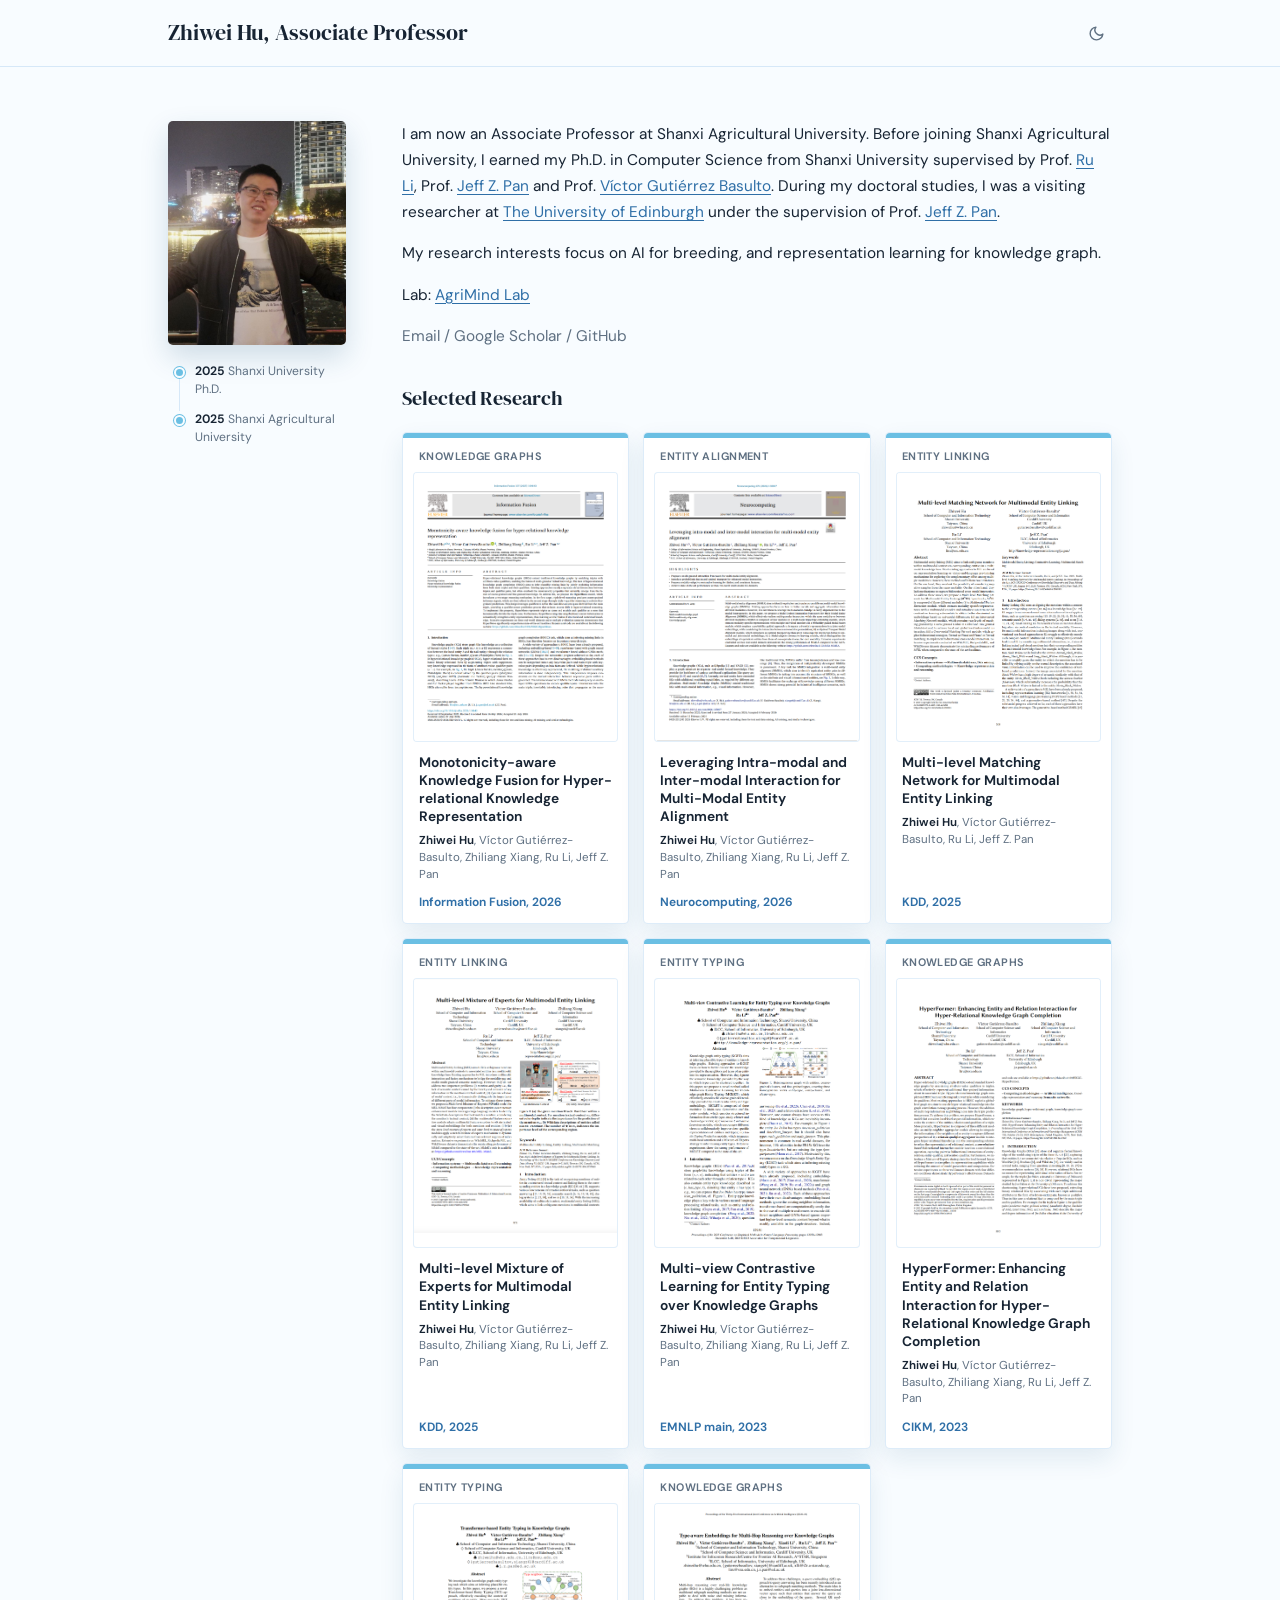
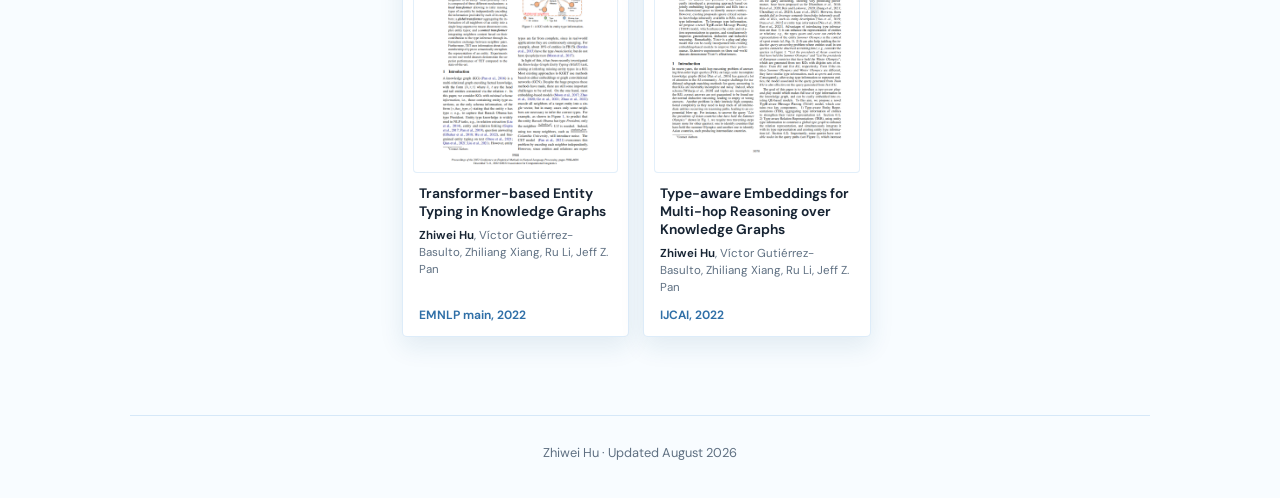
==== commit dacfe5eb: "Update index.html" ====
--- a/index.html
+++ b/index.html
@@ -16,12 +16,12 @@
   <link rel="preconnect" href="https://fonts.gstatic.com" crossorigin>
   <link href="https://fonts.googleapis.com/css2?family=DM+Sans:ital,opsz,wght@0,9..40,300;0,9..40,400;0,9..40,500;0,9..40,650;1,9..40,400&amp;family=DM+Serif+Display:ital@0;1&amp;display=swap" rel="stylesheet">
   <link rel="stylesheet" href="stylesheet.css">
-  <link rel="icon" href="data:image/svg+xml,%3Csvg xmlns='http://www.w3.org/2000/svg' viewBox='0 0 100 100'%3E%3Crect width='100' height='100' rx='18' fill='%232f6fa7'/%3E%3Ctext x='50' y='63' text-anchor='middle' font-size='42' font-family='Georgia,serif' fill='%23f3f9ff'%3EYF%3C/text%3E%3C/svg%3E">
+  <link rel="icon" href="data:image/svg+xml,%3Csvg xmlns='http://www.w3.org/2000/svg' viewBox='0 0 100 100'%3E%3Crect width='100' height='100' rx='18' fill='%232f6fa7'/%3E%3Ctext x='50' y='63' text-anchor='middle' font-size='42' font-family='Georgia,serif' fill='%23f3f9ff'%3EZWH%3C/text%3E%3C/svg%3E">
 </head>
 <body>
   <header class="site-header">
     <nav class="topbar" aria-label="Primary">
-      <a class="site-name" href="#">Zhiwei Hu, Associate Professor.</a>
+      <a class="site-name" href="#">Zhiwei Hu, Associate Professor</a>
       <button id="theme-toggle" class="theme-toggle" type="button" aria-label="Toggle dark mode">
         <svg class="icon icon-sun" xmlns="http://www.w3.org/2000/svg" viewBox="0 0 24 24" fill="none" stroke="currentColor" stroke-width="2" stroke-linecap="round" stroke-linejoin="round" aria-hidden="true"><circle cx="12" cy="12" r="5"></circle><line x1="12" y1="1" x2="12" y2="3"></line><line x1="12" y1="21" x2="12" y2="23"></line><line x1="4.22" y1="4.22" x2="5.64" y2="5.64"></line><line x1="18.36" y1="18.36" x2="19.78" y2="19.78"></line><line x1="1" y1="12" x2="3" y2="12"></line><line x1="21" y1="12" x2="23" y2="12"></line><line x1="4.22" y1="19.78" x2="5.64" y2="18.36"></line><line x1="18.36" y1="5.64" x2="19.78" y2="4.22"></line></svg>
         <svg class="icon icon-moon" xmlns="http://www.w3.org/2000/svg" viewBox="0 0 24 24" fill="none" stroke="currentColor" stroke-width="2" stroke-linecap="round" stroke-linejoin="round" aria-hidden="true"><path d="M21 12.79A9 9 0 1 1 11.21 3 7 7 0 0 0 21 12.79z"></path></svg>
@@ -55,7 +55,7 @@
           </p>
 
           <p>
-            My research interests focus on AI for Breeding, and representation learning for knowledge graph.
+            My research interests focus on AI for breeding, and representation learning for knowledge graph.
           </p>
 
           <p>
